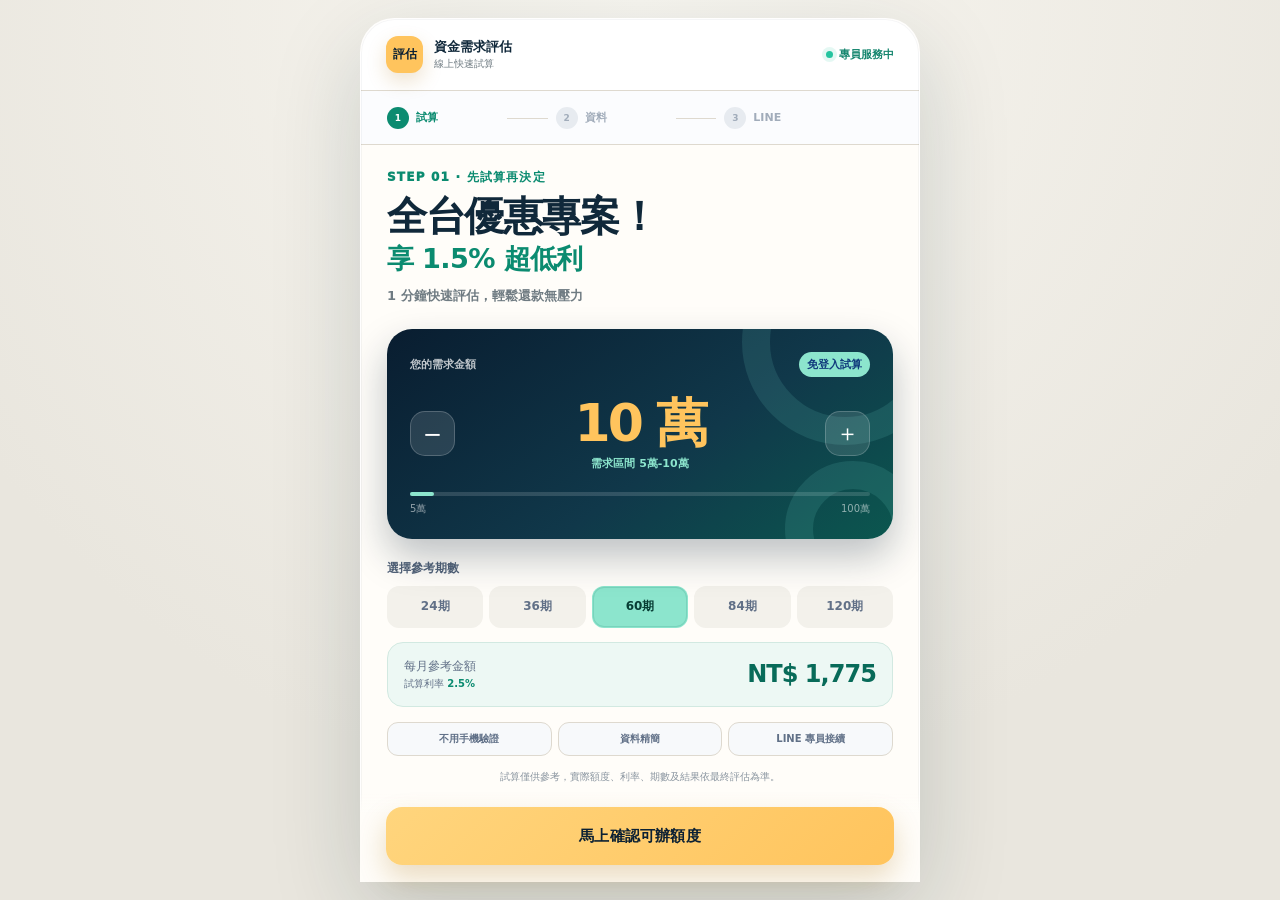
==== g/index.html @ ff13356a "Add required phone without format validation for C F G I" ====
<!doctype html>
<html lang="zh-Hant">
<head>
  <script src="../repo-pixels.js?v=20261010-1"></script>
  <meta charset="utf-8">
  <meta name="viewport" content="width=device-width, initial-scale=1, viewport-fit=cover">
  <meta name="description" content="資金需求線上試算，選擇金額與期數，再填寫基本資料完成初步需求登記。">
  <meta name="theme-color" content="#fffdf9">
  <title>資金需求線上評估</title>
  <script src="app.js?v=20261024-cfgi-phone" defer></script>
  <style>
    :root {
      --ink:#10283a;
      --muted:#6f7b82;
      --page:#e9e6de;
      --surface:#fffdf9;
      --soft:#f3f1eb;
      --line:#ded9cf;
      --blue:#0b8b70;
      --blue-dark:#086b59;
      --cyan:#8ce5cd;
      --lime:#d5efa2;
      --navy:#0b2033;
      --gold:#ffc45d;
      --danger:#bb3e4c;
      --line-green:#06c755;
      --shadow:0 30px 90px rgba(17,42,51,.18);
      --font:"PingFang TC","Noto Sans TC","Microsoft JhengHei","Segoe UI",system-ui,sans-serif;
    }
    *{box-sizing:border-box}
    html{background:var(--page)}
    body{margin:0;min-width:320px;overflow:hidden;color:var(--ink);background:radial-gradient(circle at 50% 0,#f8f6f0 0,var(--page) 72%);font-family:var(--font);font-feature-settings:"kern" 1,"palt" 1;-webkit-font-smoothing:antialiased}
    button,input{font:inherit}
    button{cursor:pointer;-webkit-tap-highlight-color:transparent}
    [hidden]{display:none!important}
    .stage{min-height:100svh;padding:18px;display:grid;place-items:center}
    .app{position:relative;width:min(100%,560px);height:calc(100vh - 36px);height:min(920px,calc(100svh - 36px));min-height:680px;overflow:hidden;background:var(--surface);border:1px solid rgba(255,255,255,.8);border-radius:34px;box-shadow:var(--shadow)}
    .app::after{content:"";position:absolute;inset:0;pointer-events:none;border-radius:inherit;box-shadow:inset 0 0 0 1px rgba(19,32,51,.04)}
    .app-header{height:72px;padding:0 25px;display:flex;align-items:center;justify-content:space-between;border-bottom:1px solid var(--line);background:rgba(255,255,255,.94);backdrop-filter:blur(14px);-webkit-backdrop-filter:blur(14px)}
    .brand{display:flex;align-items:center;gap:11px}
    .brand-mark{width:37px;height:37px;display:grid;place-items:center;color:var(--navy);background:var(--gold);border-radius:12px;font-size:12px;font-weight:900;box-shadow:0 8px 20px rgba(168,111,14,.2)}
    .brand-copy strong{display:block;font-size:13px}
    .brand-copy span{display:block;margin-top:1px;color:var(--muted);font-size:10px}
    .online{display:flex;align-items:center;gap:6px;color:#16866f;font-size:11px;font-weight:900}
    .online::before{content:"";width:7px;height:7px;background:#25c49f;border-radius:50%;box-shadow:0 0 0 4px rgba(37,196,159,.12)}
    .progress{height:54px;padding:0 26px;display:grid;grid-template-columns:repeat(3,1fr);align-items:center;background:#fbfcfe;border-bottom:1px solid var(--line)}
    .progress-step{position:relative;display:flex;align-items:center;gap:7px;color:#a1acba;font-size:11px;font-weight:900}
    .progress-step:not(:last-child)::after{content:"";position:absolute;top:50%;right:8px;width:24%;height:1px;background:var(--line)}
    .progress-step b{width:22px;height:22px;display:grid;place-items:center;background:#e7ebf0;border-radius:50%;font-size:9px}
    .progress-step.active{color:var(--blue)}
    .progress-step.active b{color:#fff;background:var(--blue)}
    .screen{height:calc(100% - 126px);overflow-y:auto;scrollbar-width:none;animation:screen-in .22s ease-out}
    .screen::-webkit-scrollbar{display:none}
    .screen-body{padding:24px 26px 112px}
    .eyebrow{margin:0 0 8px;color:var(--blue);font-size:12px;font-weight:1000;letter-spacing:.1em}
    h1,h2{margin:0;letter-spacing:-.035em;text-wrap:balance}
    h1{font-size:clamp(29px,6.5vw,40px);font-weight:900;line-height:1.12}
    h1 span{display:block;margin-top:5px;color:var(--blue);font-size:.68em;font-weight:800;letter-spacing:-.025em}
    .lead{margin:11px 0 0;color:var(--muted);font-size:13px;font-weight:600;line-height:1.65}
    .balance-card{position:relative;margin-top:22px;padding:23px;overflow:hidden;color:#fff;background:linear-gradient(145deg,#091d30,#10384a 58%,#0b574f);border-radius:25px;box-shadow:0 18px 38px rgba(11,32,51,.27)}
    .balance-card::before,.balance-card::after{content:"";position:absolute;border:28px solid rgba(120,226,210,.12);border-radius:50%;pointer-events:none}
    .balance-card::before{width:150px;height:150px;top:-90px;right:-55px}
    .balance-card::after{width:80px;height:80px;right:-28px;bottom:-58px}
    .card-label{position:relative;display:flex;justify-content:space-between;align-items:center;color:rgba(255,255,255,.74);font-size:11px;font-weight:800}
    .card-label span:last-child{padding:5px 8px;color:#103a7c;background:var(--cyan);border-radius:99px;font-weight:1000}
    .amount-control{position:relative;margin-top:20px;display:grid;grid-template-columns:45px 1fr 45px;align-items:center;gap:10px}
    .amount-step{width:45px;height:45px;color:#fff;background:rgba(255,255,255,.12);border:1px solid rgba(255,255,255,.2);border-radius:15px;font-size:23px}
    .amount-step:active{transform:scale(.94)}
    .amount-step:disabled{opacity:.28}
    .amount-value{text-align:center}
    .amount-value strong{display:block;color:var(--gold);font-size:52px;font-weight:900;line-height:1;letter-spacing:-.055em}
    .amount-value span{display:block;margin-top:7px;color:var(--cyan);font-size:11px;font-weight:900}
    .amount-progress{position:relative;height:4px;margin-top:21px;background:rgba(255,255,255,.14);border-radius:99px}
    .amount-progress span{display:block;width:0;height:100%;background:var(--cyan);border-radius:inherit;transition:width .22s ease}
    .amount-scale{margin-top:6px;display:flex;justify-content:space-between;color:rgba(255,255,255,.55);font-size:10px}
    .section-label{margin:21px 0 9px;color:#526278;font-size:12px;font-weight:900}
    .term-list{display:grid;grid-template-columns:repeat(5,1fr);gap:6px}
    .term-button{min-height:42px;color:#617087;background:var(--soft);border:1px solid transparent;border-radius:12px;font-size:12px;font-weight:900}
    .term-button.selected{color:#073d34;background:var(--cyan);box-shadow:inset 0 0 0 1px rgba(8,107,89,.15)}
    .result{margin-top:14px;padding:15px 16px;display:flex;align-items:center;justify-content:space-between;background:#edf8f4;border:1px solid #d2e9e1;border-radius:16px}
    .result span{color:#617087;font-size:12px}
    .result small{display:block;margin-top:2px}
    .result b{color:var(--blue)}
    .result strong{color:var(--blue-dark);font-size:24px;letter-spacing:-.04em}
    .mini-trust{margin-top:15px;display:grid;grid-template-columns:repeat(3,1fr);gap:6px}
    .mini-trust span{padding:9px 5px;color:#607087;background:#f7f9fb;border:1px solid var(--line);border-radius:11px;font-size:10px;font-weight:800;text-align:center}
    .sticky-action{position:fixed;z-index:40;left:50%;bottom:18px;width:min(560px,calc(100% - 36px));padding:15px 26px max(17px,env(safe-area-inset-bottom));transform:translateX(-50%);background:linear-gradient(180deg,rgba(255,253,249,0),var(--surface) 23%,var(--surface));pointer-events:none}
    .primary-button{width:100%;min-height:58px;color:var(--navy);background:linear-gradient(135deg,#ffd57d,var(--gold));border:0;border-radius:16px;box-shadow:0 13px 28px rgba(168,111,14,.24);font-size:15px;font-weight:900;letter-spacing:.015em;pointer-events:auto;transition:.18s ease}
    .primary-button:active{transform:scale(.985);background:#f2b84d}
    .primary-button:disabled{opacity:.45;box-shadow:none}

    .form-top{display:flex;align-items:flex-start;gap:12px}
    .back-button{flex:0 0 auto;width:38px;height:38px;color:var(--ink);background:var(--soft);border:0;border-radius:12px;font-size:18px}
    .form-top h2{font-size:28px;line-height:1.12}
    .form-top p{margin:7px 0 0;color:var(--muted);font-size:12px}
    .selected-summary{margin-top:19px;padding:14px 15px;display:flex;align-items:center;justify-content:space-between;background:linear-gradient(135deg,#0b2033,#0b574f);border-radius:16px;color:#fff}
    .selected-summary span{font-size:11px;color:rgba(255,255,255,.7)}
    .selected-summary strong{display:block;margin-top:2px;font-size:20px}
    .selected-summary small{color:var(--cyan);font-size:11px;font-weight:900}
    .form-amount-picker{margin-top:15px}
    .form-amount-head{display:flex;justify-content:space-between;color:var(--muted);font-size:11px}
    .form-amount-head strong{color:var(--blue)}
    .form-amount-options{margin-top:8px;display:grid;grid-template-columns:1fr 1fr;gap:7px}
    .form-amount-option{min-height:50px;padding:9px 11px;color:#425269;background:#fff;border:1px solid var(--line);border-radius:12px;text-align:left}
    .form-amount-option strong{display:block;font-size:13px}
    .form-amount-option small{display:block;margin-top:2px;color:var(--muted);font-size:10px}
    .form-amount-option.selected{color:#fff;background:var(--ink);border-color:var(--ink)}
    .form-amount-option.selected small{color:var(--cyan)}
    .form-row{margin-top:14px}
    .form-row label,.question-title{display:block;margin-bottom:6px;font-size:13px;font-weight:1000}
    .form-row input[type="text"],.form-row input[type="tel"]{width:100%;min-height:52px;padding:0 14px;color:var(--ink);background:#fbfcfe;border:1px solid #cfd7e2;border-radius:13px;outline:none}
    .form-row input:focus{border-color:var(--blue);box-shadow:0 0 0 4px rgba(35,91,215,.09)}
    .form-row input.invalid{border-color:var(--danger)}
    .age-hint{margin:5px 0 0;color:var(--muted);font-size:11px}
    .warning-options{display:grid;grid-template-columns:1.3fr .7fr;gap:7px}
    .warning-option{min-height:52px;padding:10px;display:flex;align-items:center;gap:7px;background:#fbfcfe;border:1px solid #cfd7e2;border-radius:13px;font-size:12px;font-weight:900}
    .warning-option:has(input:checked){color:#073e33;background:#dff8ef;border-color:#37aa8d}
    .warning-option input{accent-color:#16866f}
    .field-error{min-height:17px;margin:3px 0 0;color:var(--danger);font-size:11px}
    .warning-help{margin:5px 0 0;color:var(--muted);font-size:11px}
    .warning-help.rejected{color:var(--danger);font-weight:900}
    .form-status{min-height:17px;margin:5px 0 0;color:var(--danger);font-size:11px;text-align:center}
    .privacy-line{margin:5px 0 0;color:var(--muted);font-size:10px;text-align:center}
    .form-submit-wrap{margin-top:17px}

    .success-panel{height:100%;padding:50px 28px 110px;display:flex;flex-direction:column;align-items:center;justify-content:center;text-align:center;outline:none}
    .success-check{width:72px;height:72px;display:grid;place-items:center;color:#fff;background:linear-gradient(145deg,#18a583,#55d1b4);border-radius:23px;font-size:31px;box-shadow:0 15px 32px rgba(24,165,131,.25)}
    .success-panel h2{margin-top:23px;font-size:30px;line-height:1.12}
    .success-panel>p{max-width:370px;margin:11px 0 0;color:var(--muted);font-size:13px;line-height:1.7}
    .line-name-box{width:100%;margin-top:22px;padding:15px;background:var(--soft);border-radius:15px}
    .line-name-box span{display:block;color:var(--muted);font-size:11px}
    .line-name-box strong{display:block;margin-top:2px;font-size:22px}
    .copy-button{margin-top:5px;color:var(--blue);background:none;border:0;border-bottom:1px solid currentColor;font-size:11px;font-weight:900}
    .line-button{width:100%;min-height:60px;margin-top:13px;padding:0 16px;display:flex;align-items:center;justify-content:center;gap:10px;color:#fff;background:var(--line-green);border-radius:16px;box-shadow:0 14px 30px rgba(6,199,85,.26);font-size:14px;font-weight:1000;text-decoration:none}
    .line-logo{width:32px;height:32px;display:grid;place-items:center;color:var(--line-green);background:#fff;border-radius:10px;font-size:9px;font-weight:1000}
    .copy-status{min-height:16px;color:var(--muted);font-size:10px}
    .legal{margin-top:13px;color:#89949f;font-size:10px;line-height:1.6;text-align:center}
    #floating-apply,.review-controls{display:none!important}
    @keyframes screen-in{from{opacity:0}to{opacity:1}}

    @media(max-width:620px){
      body{background:var(--surface)}
      .stage{display:block;min-height:100svh;padding:0}
      .app{width:100%;height:100vh;height:100svh;min-height:620px;border:0;border-radius:0;box-shadow:none}
      .app-header{height:64px;padding:0 18px}
      .progress{height:48px;padding:0 19px}
      .screen{height:calc(100% - 112px)}
      .screen-body{padding:18px 18px 104px}
      h1{font-size:32px;line-height:1.1}
      h1 span{margin-top:4px;font-size:.72em}
      .lead{margin-top:8px;font-size:12px;line-height:1.55}
      .balance-card{margin-top:15px;padding:18px 16px;border-radius:22px}
      .amount-value strong{font-size:48px}
      .term-list{gap:5px}
      .section-label{margin-top:16px}
      .term-button{min-height:40px;font-size:11px}
      .sticky-action{padding-right:18px;padding-left:18px}
      .sticky-action{bottom:0;width:100%}
      .form-top h2{font-size:25px}
      .form-amount-option{min-height:52px}
      .form-row input[type="text"],.form-row input[type="tel"]{min-height:54px;font-size:16px}
    }
    @media(max-width:365px){
      .screen-body{padding-top:16px}
      h1{font-size:30px}
      .lead{font-size:10px}
      .balance-card{margin-top:14px}
      .amount-value strong{font-size:43px}
      .section-label{margin-top:16px}
      .mini-trust span{font-size:7px}
      .warning-options{grid-template-columns:1fr}
    }
    @media(max-height:750px){
      .app-header{height:60px}
      .progress{height:44px}
      .screen{height:calc(100% - 104px)}
      .screen-body{padding-top:13px}
      .eyebrow{margin-bottom:4px;font-size:10px}
      h1{font-size:27px}
      .lead{margin-top:5px;font-size:11px}
      .balance-card{margin-top:10px;padding:14px 16px}
      .amount-control{margin-top:12px}
      .amount-value strong{font-size:42px}
      .amount-progress{margin-top:13px}
      .section-label{margin-top:11px;margin-bottom:6px}
      .term-button{min-height:36px}
      .result{margin-top:8px;padding:11px 13px}
      .mini-trust,.legal{display:none}
    }
    @media(prefers-reduced-motion:reduce){*{scroll-behavior:auto!important;transition:none!important}}
  </style>
</head>
<body>
  <div class="stage">
    <main class="app" aria-label="資金需求線上評估 App">
      <header class="app-header">
        <div class="brand"><span class="brand-mark">評估</span><span class="brand-copy"><strong>資金需求評估</strong><span>線上快速試算</span></span></div>
        <span class="online">專員服務中</span>
      </header>
      <nav class="progress" aria-label="申請進度">
        <span class="progress-step active" data-step="1"><b>1</b>試算</span>
        <span class="progress-step" data-step="2"><b>2</b>資料</span>
        <span class="progress-step" data-step="3"><b>3</b>LINE</span>
      </nav>

      <section class="screen" id="calculator" aria-labelledby="calculator-title">
        <div class="screen-body">
          <p class="eyebrow">STEP 01 · 先試算再決定</p>
          <h1 id="calculator-title">全台優惠專案！<span>享 1.5% 超低利</span></h1>
          <p class="lead">1 分鐘快速評估，輕鬆還款無壓力</p>
          <div class="balance-card">
            <div class="card-label"><span>您的需求金額</span><span>免登入試算</span></div>
            <div class="amount-control"><button class="amount-step" id="amount-prev" type="button" aria-label="減少試算金額">−</button><div class="amount-value" aria-live="polite"><strong id="amount-display">10 萬</strong><span id="amount-band">需求區間 5萬-10萬</span></div><button class="amount-step" id="amount-next" type="button" aria-label="增加試算金額">＋</button></div>
            <div class="amount-progress" aria-hidden="true"><span id="amount-progress-bar"></span></div><div class="amount-scale"><span>5萬</span><span>100萬</span></div>
          </div>
          <p class="section-label">選擇參考期數</p>
          <div class="term-list" role="group" aria-label="參考期數"><button class="term-button" type="button" data-term="24" aria-pressed="false">24期</button><button class="term-button" type="button" data-term="36" aria-pressed="false">36期</button><button class="term-button selected" type="button" data-term="60" aria-pressed="true">60期</button><button class="term-button" type="button" data-term="84" aria-pressed="false">84期</button><button class="term-button" type="button" data-term="120" aria-pressed="false">120期</button></div>
          <div class="result"><span>每月參考金額<small>試算利率 <b id="rate-display">2.5%</b></small></span><strong id="monthly-payment">NT$ 1,775</strong></div>
          <div class="mini-trust"><span>不用手機驗證</span><span>資料精簡</span><span>LINE 專員接續</span></div>
          <p class="legal">試算僅供參考，實際額度、利率、期數及結果依最終評估為準。</p>
        </div>
        <div class="sticky-action"><button class="primary-button" id="go-apply" type="button">馬上確認可辦額度</button></div>
      </section>

      <section class="screen" id="apply-zone" hidden aria-labelledby="form-title">
        <div class="screen-body" id="application-layout">
          <div class="form-top"><button class="back-button" id="close-apply" type="button" aria-label="返回試算">‹</button><div><h2 id="form-title">再填 3 項資料<br>完成需求登記</h2><p>剛才的試算金額已自動帶入。</p></div></div>
          <div class="selected-summary"><div><span>目前需求金額</span><strong id="selected-amount">5萬-10萬</strong></div><small>可在下方修改</small></div>
          <div class="form-amount-picker"><div class="form-amount-head"><span>需求金額</span><strong>點選即可更改</strong></div><div class="form-amount-options" role="group" aria-label="表單需求金額"><button class="form-amount-option selected" type="button" data-band="5萬-10萬" data-index="1" aria-pressed="true"><strong>5萬-10萬</strong><small>小額急用</small></button><button class="form-amount-option" type="button" data-band="10萬-30萬" data-index="2" aria-pressed="false"><strong>10萬-30萬</strong><small>常見週轉</small></button><button class="form-amount-option" type="button" data-band="30萬-50萬" data-index="4" aria-pressed="false"><strong>30萬-50萬</strong><small>資金補足</small></button><button class="form-amount-option" type="button" data-band="50萬-100萬" data-index="5" aria-pressed="false"><strong>50萬-100萬</strong><small>高額需求</small></button></div></div>
          <form id="lead-form" novalidate>
            <div class="form-row"><label for="name">真實姓名</label><input id="name" name="name" type="text" autocomplete="name" maxlength="30" placeholder="請填寫本人真實姓名" required><p class="field-error" data-error-for="name"></p></div>
            <div class="form-row"><label for="age">年齡</label><input id="age" name="age" type="tel" inputmode="numeric" maxlength="3" placeholder="例如 35" required><p class="age-hint">18–60 歲可辦理；60 歲以上目前無法辦理</p><p class="field-error" data-error-for="age"></p></div>
<div class="form-row"><label for="phone">手機號碼</label><input id="phone" name="phone" type="tel" autocomplete="tel" placeholder="請填寫手機號碼" required><p class="field-error" data-error-for="phone"></p></div>
            <div class="form-row"><span class="question-title">是否為警示戶？</span><div class="warning-options"><label class="warning-option"><input type="radio" name="warning_account" value="非警示戶" required>不是警示戶，可以送件</label><label class="warning-option"><input type="radio" name="warning_account" value="警示戶" required>是警示戶</label></div><p class="warning-help" id="warning-help">本服務目前僅受理非警示戶申請。</p><p class="field-error" data-error-for="warning_account"></p></div>
            <div class="form-submit-wrap"><button class="primary-button" id="submit-button" type="submit">立即送件・確認可辦額度</button></div>
            <p class="form-status" id="form-status" role="status" aria-live="polite"></p><p class="privacy-line">本頁資料採加密傳輸，僅供專員聯繫與需求確認使用</p>
          </form>
        </div>
        <section class="success-panel" id="success-panel" tabindex="-1" hidden aria-labelledby="success-title"><div class="success-check">✓</div><h2 id="success-title">資料已送出<br>還差最後一步</h2><p>請加入 LINE 並主動傳送姓名，專員收到後才能接續確認。</p><div class="line-name-box"><span>進入 LINE 後請傳送</span><strong id="line-name-to-send">已填姓名</strong><button class="copy-button" id="copy-line-name-button" type="button">複製姓名</button></div><a class="line-button" id="line-add-button" href="#" target="_blank" rel="noopener"><span class="line-logo">LINE</span><span>複製姓名並加入 LINE</span></a><p class="copy-status" id="copy-line-name-status" role="status" aria-live="polite">點擊按鈕時會先嘗試複製姓名。</p></section>
      </section>
      <button id="floating-apply" type="button" hidden>馬上確認可辦額度</button>
      <div id="review-track" hidden></div><button id="review-prev" type="button" hidden></button><button id="review-next" type="button" hidden></button>
    </main>
  </div>
</body>
</html>
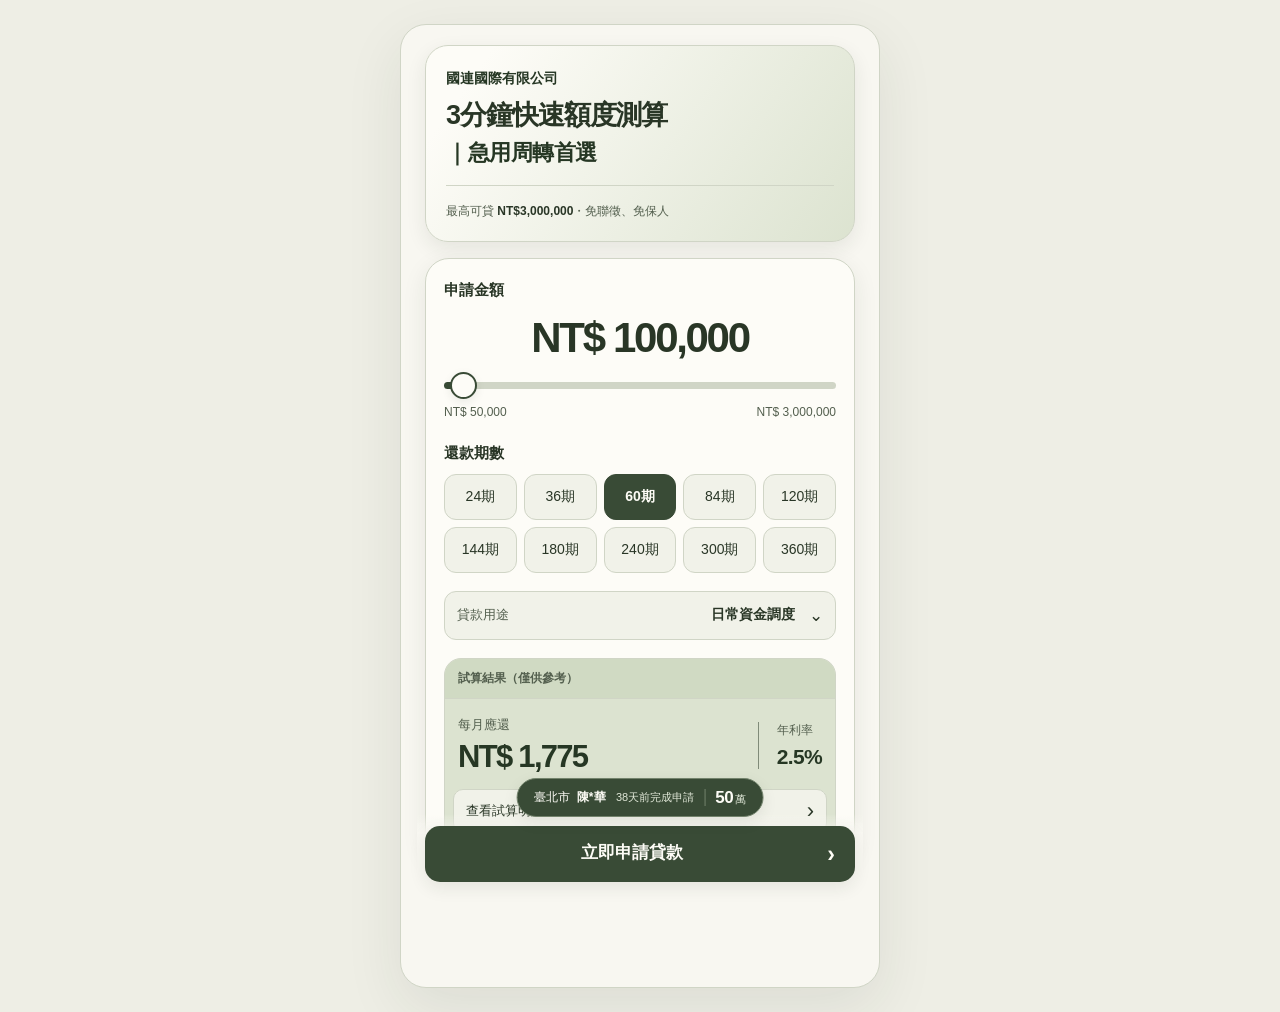
==== commit 2681f5d8: "Publish olive G landing with existing G routing" ====
--- a/g/index.html
+++ b/g/index.html
@@ -1,246 +1,36 @@
 <!doctype html>
 <html lang="zh-Hant">
 <head>
-  <script src="../repo-pixels.js?v=20261010-1"></script>
-  <meta charset="utf-8">
-  <meta name="viewport" content="width=device-width, initial-scale=1, viewport-fit=cover">
-  <meta name="description" content="資金需求線上試算，選擇金額與期數，再填寫基本資料完成初步需求登記。">
-  <meta name="theme-color" content="#fffdf9">
-  <title>資金需求線上評估</title>
-  <script src="app.js?v=20261024-cfgi-phone" defer></script>
-  <style>
-    :root {
-      --ink:#10283a;
-      --muted:#6f7b82;
-      --page:#e9e6de;
-      --surface:#fffdf9;
-      --soft:#f3f1eb;
-      --line:#ded9cf;
-      --blue:#0b8b70;
-      --blue-dark:#086b59;
-      --cyan:#8ce5cd;
-      --lime:#d5efa2;
-      --navy:#0b2033;
-      --gold:#ffc45d;
-      --danger:#bb3e4c;
-      --line-green:#06c755;
-      --shadow:0 30px 90px rgba(17,42,51,.18);
-      --font:"PingFang TC","Noto Sans TC","Microsoft JhengHei","Segoe UI",system-ui,sans-serif;
-    }
-    *{box-sizing:border-box}
-    html{background:var(--page)}
-    body{margin:0;min-width:320px;overflow:hidden;color:var(--ink);background:radial-gradient(circle at 50% 0,#f8f6f0 0,var(--page) 72%);font-family:var(--font);font-feature-settings:"kern" 1,"palt" 1;-webkit-font-smoothing:antialiased}
-    button,input{font:inherit}
-    button{cursor:pointer;-webkit-tap-highlight-color:transparent}
-    [hidden]{display:none!important}
-    .stage{min-height:100svh;padding:18px;display:grid;place-items:center}
-    .app{position:relative;width:min(100%,560px);height:calc(100vh - 36px);height:min(920px,calc(100svh - 36px));min-height:680px;overflow:hidden;background:var(--surface);border:1px solid rgba(255,255,255,.8);border-radius:34px;box-shadow:var(--shadow)}
-    .app::after{content:"";position:absolute;inset:0;pointer-events:none;border-radius:inherit;box-shadow:inset 0 0 0 1px rgba(19,32,51,.04)}
-    .app-header{height:72px;padding:0 25px;display:flex;align-items:center;justify-content:space-between;border-bottom:1px solid var(--line);background:rgba(255,255,255,.94);backdrop-filter:blur(14px);-webkit-backdrop-filter:blur(14px)}
-    .brand{display:flex;align-items:center;gap:11px}
-    .brand-mark{width:37px;height:37px;display:grid;place-items:center;color:var(--navy);background:var(--gold);border-radius:12px;font-size:12px;font-weight:900;box-shadow:0 8px 20px rgba(168,111,14,.2)}
-    .brand-copy strong{display:block;font-size:13px}
-    .brand-copy span{display:block;margin-top:1px;color:var(--muted);font-size:10px}
-    .online{display:flex;align-items:center;gap:6px;color:#16866f;font-size:11px;font-weight:900}
-    .online::before{content:"";width:7px;height:7px;background:#25c49f;border-radius:50%;box-shadow:0 0 0 4px rgba(37,196,159,.12)}
-    .progress{height:54px;padding:0 26px;display:grid;grid-template-columns:repeat(3,1fr);align-items:center;background:#fbfcfe;border-bottom:1px solid var(--line)}
-    .progress-step{position:relative;display:flex;align-items:center;gap:7px;color:#a1acba;font-size:11px;font-weight:900}
-    .progress-step:not(:last-child)::after{content:"";position:absolute;top:50%;right:8px;width:24%;height:1px;background:var(--line)}
-    .progress-step b{width:22px;height:22px;display:grid;place-items:center;background:#e7ebf0;border-radius:50%;font-size:9px}
-    .progress-step.active{color:var(--blue)}
-    .progress-step.active b{color:#fff;background:var(--blue)}
-    .screen{height:calc(100% - 126px);overflow-y:auto;scrollbar-width:none;animation:screen-in .22s ease-out}
-    .screen::-webkit-scrollbar{display:none}
-    .screen-body{padding:24px 26px 112px}
-    .eyebrow{margin:0 0 8px;color:var(--blue);font-size:12px;font-weight:1000;letter-spacing:.1em}
-    h1,h2{margin:0;letter-spacing:-.035em;text-wrap:balance}
-    h1{font-size:clamp(29px,6.5vw,40px);font-weight:900;line-height:1.12}
-    h1 span{display:block;margin-top:5px;color:var(--blue);font-size:.68em;font-weight:800;letter-spacing:-.025em}
-    .lead{margin:11px 0 0;color:var(--muted);font-size:13px;font-weight:600;line-height:1.65}
-    .balance-card{position:relative;margin-top:22px;padding:23px;overflow:hidden;color:#fff;background:linear-gradient(145deg,#091d30,#10384a 58%,#0b574f);border-radius:25px;box-shadow:0 18px 38px rgba(11,32,51,.27)}
-    .balance-card::before,.balance-card::after{content:"";position:absolute;border:28px solid rgba(120,226,210,.12);border-radius:50%;pointer-events:none}
-    .balance-card::before{width:150px;height:150px;top:-90px;right:-55px}
-    .balance-card::after{width:80px;height:80px;right:-28px;bottom:-58px}
-    .card-label{position:relative;display:flex;justify-content:space-between;align-items:center;color:rgba(255,255,255,.74);font-size:11px;font-weight:800}
-    .card-label span:last-child{padding:5px 8px;color:#103a7c;background:var(--cyan);border-radius:99px;font-weight:1000}
-    .amount-control{position:relative;margin-top:20px;display:grid;grid-template-columns:45px 1fr 45px;align-items:center;gap:10px}
-    .amount-step{width:45px;height:45px;color:#fff;background:rgba(255,255,255,.12);border:1px solid rgba(255,255,255,.2);border-radius:15px;font-size:23px}
-    .amount-step:active{transform:scale(.94)}
-    .amount-step:disabled{opacity:.28}
-    .amount-value{text-align:center}
-    .amount-value strong{display:block;color:var(--gold);font-size:52px;font-weight:900;line-height:1;letter-spacing:-.055em}
-    .amount-value span{display:block;margin-top:7px;color:var(--cyan);font-size:11px;font-weight:900}
-    .amount-progress{position:relative;height:4px;margin-top:21px;background:rgba(255,255,255,.14);border-radius:99px}
-    .amount-progress span{display:block;width:0;height:100%;background:var(--cyan);border-radius:inherit;transition:width .22s ease}
-    .amount-scale{margin-top:6px;display:flex;justify-content:space-between;color:rgba(255,255,255,.55);font-size:10px}
-    .section-label{margin:21px 0 9px;color:#526278;font-size:12px;font-weight:900}
-    .term-list{display:grid;grid-template-columns:repeat(5,1fr);gap:6px}
-    .term-button{min-height:42px;color:#617087;background:var(--soft);border:1px solid transparent;border-radius:12px;font-size:12px;font-weight:900}
-    .term-button.selected{color:#073d34;background:var(--cyan);box-shadow:inset 0 0 0 1px rgba(8,107,89,.15)}
-    .result{margin-top:14px;padding:15px 16px;display:flex;align-items:center;justify-content:space-between;background:#edf8f4;border:1px solid #d2e9e1;border-radius:16px}
-    .result span{color:#617087;font-size:12px}
-    .result small{display:block;margin-top:2px}
-    .result b{color:var(--blue)}
-    .result strong{color:var(--blue-dark);font-size:24px;letter-spacing:-.04em}
-    .mini-trust{margin-top:15px;display:grid;grid-template-columns:repeat(3,1fr);gap:6px}
-    .mini-trust span{padding:9px 5px;color:#607087;background:#f7f9fb;border:1px solid var(--line);border-radius:11px;font-size:10px;font-weight:800;text-align:center}
-    .sticky-action{position:fixed;z-index:40;left:50%;bottom:18px;width:min(560px,calc(100% - 36px));padding:15px 26px max(17px,env(safe-area-inset-bottom));transform:translateX(-50%);background:linear-gradient(180deg,rgba(255,253,249,0),var(--surface) 23%,var(--surface));pointer-events:none}
-    .primary-button{width:100%;min-height:58px;color:var(--navy);background:linear-gradient(135deg,#ffd57d,var(--gold));border:0;border-radius:16px;box-shadow:0 13px 28px rgba(168,111,14,.24);font-size:15px;font-weight:900;letter-spacing:.015em;pointer-events:auto;transition:.18s ease}
-    .primary-button:active{transform:scale(.985);background:#f2b84d}
-    .primary-button:disabled{opacity:.45;box-shadow:none}
-
-    .form-top{display:flex;align-items:flex-start;gap:12px}
-    .back-button{flex:0 0 auto;width:38px;height:38px;color:var(--ink);background:var(--soft);border:0;border-radius:12px;font-size:18px}
-    .form-top h2{font-size:28px;line-height:1.12}
-    .form-top p{margin:7px 0 0;color:var(--muted);font-size:12px}
-    .selected-summary{margin-top:19px;padding:14px 15px;display:flex;align-items:center;justify-content:space-between;background:linear-gradient(135deg,#0b2033,#0b574f);border-radius:16px;color:#fff}
-    .selected-summary span{font-size:11px;color:rgba(255,255,255,.7)}
-    .selected-summary strong{display:block;margin-top:2px;font-size:20px}
-    .selected-summary small{color:var(--cyan);font-size:11px;font-weight:900}
-    .form-amount-picker{margin-top:15px}
-    .form-amount-head{display:flex;justify-content:space-between;color:var(--muted);font-size:11px}
-    .form-amount-head strong{color:var(--blue)}
-    .form-amount-options{margin-top:8px;display:grid;grid-template-columns:1fr 1fr;gap:7px}
-    .form-amount-option{min-height:50px;padding:9px 11px;color:#425269;background:#fff;border:1px solid var(--line);border-radius:12px;text-align:left}
-    .form-amount-option strong{display:block;font-size:13px}
-    .form-amount-option small{display:block;margin-top:2px;color:var(--muted);font-size:10px}
-    .form-amount-option.selected{color:#fff;background:var(--ink);border-color:var(--ink)}
-    .form-amount-option.selected small{color:var(--cyan)}
-    .form-row{margin-top:14px}
-    .form-row label,.question-title{display:block;margin-bottom:6px;font-size:13px;font-weight:1000}
-    .form-row input[type="text"],.form-row input[type="tel"]{width:100%;min-height:52px;padding:0 14px;color:var(--ink);background:#fbfcfe;border:1px solid #cfd7e2;border-radius:13px;outline:none}
-    .form-row input:focus{border-color:var(--blue);box-shadow:0 0 0 4px rgba(35,91,215,.09)}
-    .form-row input.invalid{border-color:var(--danger)}
-    .age-hint{margin:5px 0 0;color:var(--muted);font-size:11px}
-    .warning-options{display:grid;grid-template-columns:1.3fr .7fr;gap:7px}
-    .warning-option{min-height:52px;padding:10px;display:flex;align-items:center;gap:7px;background:#fbfcfe;border:1px solid #cfd7e2;border-radius:13px;font-size:12px;font-weight:900}
-    .warning-option:has(input:checked){color:#073e33;background:#dff8ef;border-color:#37aa8d}
-    .warning-option input{accent-color:#16866f}
-    .field-error{min-height:17px;margin:3px 0 0;color:var(--danger);font-size:11px}
-    .warning-help{margin:5px 0 0;color:var(--muted);font-size:11px}
-    .warning-help.rejected{color:var(--danger);font-weight:900}
-    .form-status{min-height:17px;margin:5px 0 0;color:var(--danger);font-size:11px;text-align:center}
-    .privacy-line{margin:5px 0 0;color:var(--muted);font-size:10px;text-align:center}
-    .form-submit-wrap{margin-top:17px}
-
-    .success-panel{height:100%;padding:50px 28px 110px;display:flex;flex-direction:column;align-items:center;justify-content:center;text-align:center;outline:none}
-    .success-check{width:72px;height:72px;display:grid;place-items:center;color:#fff;background:linear-gradient(145deg,#18a583,#55d1b4);border-radius:23px;font-size:31px;box-shadow:0 15px 32px rgba(24,165,131,.25)}
-    .success-panel h2{margin-top:23px;font-size:30px;line-height:1.12}
-    .success-panel>p{max-width:370px;margin:11px 0 0;color:var(--muted);font-size:13px;line-height:1.7}
-    .line-name-box{width:100%;margin-top:22px;padding:15px;background:var(--soft);border-radius:15px}
-    .line-name-box span{display:block;color:var(--muted);font-size:11px}
-    .line-name-box strong{display:block;margin-top:2px;font-size:22px}
-    .copy-button{margin-top:5px;color:var(--blue);background:none;border:0;border-bottom:1px solid currentColor;font-size:11px;font-weight:900}
-    .line-button{width:100%;min-height:60px;margin-top:13px;padding:0 16px;display:flex;align-items:center;justify-content:center;gap:10px;color:#fff;background:var(--line-green);border-radius:16px;box-shadow:0 14px 30px rgba(6,199,85,.26);font-size:14px;font-weight:1000;text-decoration:none}
-    .line-logo{width:32px;height:32px;display:grid;place-items:center;color:var(--line-green);background:#fff;border-radius:10px;font-size:9px;font-weight:1000}
-    .copy-status{min-height:16px;color:var(--muted);font-size:10px}
-    .legal{margin-top:13px;color:#89949f;font-size:10px;line-height:1.6;text-align:center}
-    #floating-apply,.review-controls{display:none!important}
-    @keyframes screen-in{from{opacity:0}to{opacity:1}}
-
-    @media(max-width:620px){
-      body{background:var(--surface)}
-      .stage{display:block;min-height:100svh;padding:0}
-      .app{width:100%;height:100vh;height:100svh;min-height:620px;border:0;border-radius:0;box-shadow:none}
-      .app-header{height:64px;padding:0 18px}
-      .progress{height:48px;padding:0 19px}
-      .screen{height:calc(100% - 112px)}
-      .screen-body{padding:18px 18px 104px}
-      h1{font-size:32px;line-height:1.1}
-      h1 span{margin-top:4px;font-size:.72em}
-      .lead{margin-top:8px;font-size:12px;line-height:1.55}
-      .balance-card{margin-top:15px;padding:18px 16px;border-radius:22px}
-      .amount-value strong{font-size:48px}
-      .term-list{gap:5px}
-      .section-label{margin-top:16px}
-      .term-button{min-height:40px;font-size:11px}
-      .sticky-action{padding-right:18px;padding-left:18px}
-      .sticky-action{bottom:0;width:100%}
-      .form-top h2{font-size:25px}
-      .form-amount-option{min-height:52px}
-      .form-row input[type="text"],.form-row input[type="tel"]{min-height:54px;font-size:16px}
-    }
-    @media(max-width:365px){
-      .screen-body{padding-top:16px}
-      h1{font-size:30px}
-      .lead{font-size:10px}
-      .balance-card{margin-top:14px}
-      .amount-value strong{font-size:43px}
-      .section-label{margin-top:16px}
-      .mini-trust span{font-size:7px}
-      .warning-options{grid-template-columns:1fr}
-    }
-    @media(max-height:750px){
-      .app-header{height:60px}
-      .progress{height:44px}
-      .screen{height:calc(100% - 104px)}
-      .screen-body{padding-top:13px}
-      .eyebrow{margin-bottom:4px;font-size:10px}
-      h1{font-size:27px}
-      .lead{margin-top:5px;font-size:11px}
-      .balance-card{margin-top:10px;padding:14px 16px}
-      .amount-control{margin-top:12px}
-      .amount-value strong{font-size:42px}
-      .amount-progress{margin-top:13px}
-      .section-label{margin-top:11px;margin-bottom:6px}
-      .term-button{min-height:36px}
-      .result{margin-top:8px;padding:11px 13px}
-      .mini-trust,.legal{display:none}
-    }
-    @media(prefers-reduced-motion:reduce){*{scroll-behavior:auto!important;transition:none!important}}
-  </style>
+ <meta charset="UTF-8"><meta name="viewport" content="width=device-width,initial-scale=1,viewport-fit=cover">
+ <meta name="theme-color" content="#f8f7f1" media="(prefers-color-scheme: light)"><meta name="theme-color" content="#222b20" media="(prefers-color-scheme: dark)"><title>資金需求線上評估</title>
+ <link rel="stylesheet" href="base.css?v=20261106-g-olive-k-layout"><link rel="stylesheet" href="notice.css?v=20261106-g-olive-k-layout"><link rel="stylesheet" href="ice.css?v=20261106-g-olive-k-layout"><link rel="stylesheet" href="copper.css?v=20261106-g-olive-k-layout"><link rel="stylesheet" href="olive.css?v=20261106-g-olive-k-layout">
+ <script src="../repo-pixels.js?v=20261010-1"></script><script src="app.js?v=20261106-g-olive-k-layout" defer></script><script src="notice.js?v=20261106-g-olive-k-layout" defer></script><script src="ice.js?v=20261106-g-olive-k-layout" defer></script>
 </head>
-<body>
-  <div class="stage">
-    <main class="app" aria-label="資金需求線上評估 App">
-      <header class="app-header">
-        <div class="brand"><span class="brand-mark">評估</span><span class="brand-copy"><strong>資金需求評估</strong><span>線上快速試算</span></span></div>
-        <span class="online">專員服務中</span>
-      </header>
-      <nav class="progress" aria-label="申請進度">
-        <span class="progress-step active" data-step="1"><b>1</b>試算</span>
-        <span class="progress-step" data-step="2"><b>2</b>資料</span>
-        <span class="progress-step" data-step="3"><b>3</b>LINE</span>
-      </nav>
-
-      <section class="screen" id="calculator" aria-labelledby="calculator-title">
-        <div class="screen-body">
-          <p class="eyebrow">STEP 01 · 先試算再決定</p>
-          <h1 id="calculator-title">全台優惠專案！<span>享 1.5% 超低利</span></h1>
-          <p class="lead">1 分鐘快速評估，輕鬆還款無壓力</p>
-          <div class="balance-card">
-            <div class="card-label"><span>您的需求金額</span><span>免登入試算</span></div>
-            <div class="amount-control"><button class="amount-step" id="amount-prev" type="button" aria-label="減少試算金額">−</button><div class="amount-value" aria-live="polite"><strong id="amount-display">10 萬</strong><span id="amount-band">需求區間 5萬-10萬</span></div><button class="amount-step" id="amount-next" type="button" aria-label="增加試算金額">＋</button></div>
-            <div class="amount-progress" aria-hidden="true"><span id="amount-progress-bar"></span></div><div class="amount-scale"><span>5萬</span><span>100萬</span></div>
-          </div>
-          <p class="section-label">選擇參考期數</p>
-          <div class="term-list" role="group" aria-label="參考期數"><button class="term-button" type="button" data-term="24" aria-pressed="false">24期</button><button class="term-button" type="button" data-term="36" aria-pressed="false">36期</button><button class="term-button selected" type="button" data-term="60" aria-pressed="true">60期</button><button class="term-button" type="button" data-term="84" aria-pressed="false">84期</button><button class="term-button" type="button" data-term="120" aria-pressed="false">120期</button></div>
-          <div class="result"><span>每月參考金額<small>試算利率 <b id="rate-display">2.5%</b></small></span><strong id="monthly-payment">NT$ 1,775</strong></div>
-          <div class="mini-trust"><span>不用手機驗證</span><span>資料精簡</span><span>LINE 專員接續</span></div>
-          <p class="legal">試算僅供參考，實際額度、利率、期數及結果依最終評估為準。</p>
-        </div>
-        <div class="sticky-action"><button class="primary-button" id="go-apply" type="button">馬上確認可辦額度</button></div>
-      </section>
-
-      <section class="screen" id="apply-zone" hidden aria-labelledby="form-title">
-        <div class="screen-body" id="application-layout">
-          <div class="form-top"><button class="back-button" id="close-apply" type="button" aria-label="返回試算">‹</button><div><h2 id="form-title">再填 3 項資料<br>完成需求登記</h2><p>剛才的試算金額已自動帶入。</p></div></div>
-          <div class="selected-summary"><div><span>目前需求金額</span><strong id="selected-amount">5萬-10萬</strong></div><small>可在下方修改</small></div>
-          <div class="form-amount-picker"><div class="form-amount-head"><span>需求金額</span><strong>點選即可更改</strong></div><div class="form-amount-options" role="group" aria-label="表單需求金額"><button class="form-amount-option selected" type="button" data-band="5萬-10萬" data-index="1" aria-pressed="true"><strong>5萬-10萬</strong><small>小額急用</small></button><button class="form-amount-option" type="button" data-band="10萬-30萬" data-index="2" aria-pressed="false"><strong>10萬-30萬</strong><small>常見週轉</small></button><button class="form-amount-option" type="button" data-band="30萬-50萬" data-index="4" aria-pressed="false"><strong>30萬-50萬</strong><small>資金補足</small></button><button class="form-amount-option" type="button" data-band="50萬-100萬" data-index="5" aria-pressed="false"><strong>50萬-100萬</strong><small>高額需求</small></button></div></div>
-          <form id="lead-form" novalidate>
-            <div class="form-row"><label for="name">真實姓名</label><input id="name" name="name" type="text" autocomplete="name" maxlength="30" placeholder="請填寫本人真實姓名" required><p class="field-error" data-error-for="name"></p></div>
-            <div class="form-row"><label for="age">年齡</label><input id="age" name="age" type="tel" inputmode="numeric" maxlength="3" placeholder="例如 35" required><p class="age-hint">18–60 歲可辦理；60 歲以上目前無法辦理</p><p class="field-error" data-error-for="age"></p></div>
-<div class="form-row"><label for="phone">手機號碼</label><input id="phone" name="phone" type="tel" autocomplete="tel" placeholder="請填寫手機號碼" required><p class="field-error" data-error-for="phone"></p></div>
-            <div class="form-row"><span class="question-title">是否為警示戶？</span><div class="warning-options"><label class="warning-option"><input type="radio" name="warning_account" value="非警示戶" required>不是警示戶，可以送件</label><label class="warning-option"><input type="radio" name="warning_account" value="警示戶" required>是警示戶</label></div><p class="warning-help" id="warning-help">本服務目前僅受理非警示戶申請。</p><p class="field-error" data-error-for="warning_account"></p></div>
-            <div class="form-submit-wrap"><button class="primary-button" id="submit-button" type="submit">立即送件・確認可辦額度</button></div>
-            <p class="form-status" id="form-status" role="status" aria-live="polite"></p><p class="privacy-line">本頁資料採加密傳輸，僅供專員聯繫與需求確認使用</p>
-          </form>
-        </div>
-        <section class="success-panel" id="success-panel" tabindex="-1" hidden aria-labelledby="success-title"><div class="success-check">✓</div><h2 id="success-title">資料已送出<br>還差最後一步</h2><p>請加入 LINE 並主動傳送姓名，專員收到後才能接續確認。</p><div class="line-name-box"><span>進入 LINE 後請傳送</span><strong id="line-name-to-send">已填姓名</strong><button class="copy-button" id="copy-line-name-button" type="button">複製姓名</button></div><a class="line-button" id="line-add-button" href="#" target="_blank" rel="noopener"><span class="line-logo">LINE</span><span>複製姓名並加入 LINE</span></a><p class="copy-status" id="copy-line-name-status" role="status" aria-live="polite">點擊按鈕時會先嘗試複製姓名。</p></section>
-      </section>
-      <button id="floating-apply" type="button" hidden>馬上確認可辦額度</button>
-      <div id="review-track" hidden></div><button id="review-prev" type="button" hidden></button><button id="review-next" type="button" hidden></button>
-    </main>
+<body><main class="app">
+ <header class="intro-module"><span class="company-name">國連國際有限公司</span><div class="top"><button id="back" aria-label="返回上一頁">‹</button><h1>3分鐘快速額度測算<span>｜急用周轉首選</span></h1></div><p>最高可貸 <strong>NT$3,000,000</strong>・免聯徵、免保人</p></header>
+ <section id="calculator" class="screen">
+  <div class="calculator-panel">
+   <div class="amount"><label for="amount">申請金額</label><strong id="amount-value">NT$ 100,000</strong><input id="amount" type="range" min="50000" max="3000000" step="50000" value="100000"><div class="limits"><span>NT$ 50,000</span><span>NT$ 3,000,000</span></div></div>
+   <div class="term-section"><h2>還款期數</h2><div class="terms choices"><button data-term="24">24期</button><button data-term="36">36期</button><button data-term="60" class="selected">60期</button><button data-term="84">84期</button><button data-term="120">120期</button><button data-term="144">144期</button><button data-term="180">180期</button><button data-term="240">240期</button><button data-term="300">300期</button><button data-term="360">360期</button></div></div>
+   <details class="purpose-section"><summary><span>貸款用途</span><strong id="purpose-value">日常資金調度</strong><b aria-hidden="true">⌄</b></summary><div class="purposes choices"><button class="selected">日常資金調度</button><button>整合既有貸款</button><button>自營生意備款</button><button>家庭臨時支出</button><button>設備工具添購</button><button>其他資金安排</button></div></details>
+   <div class="result"><div class="result-title">試算結果（僅供參考）</div><div class="payment-row"><div><p>每月應還</p><strong id="payment">NT$ 1,775</strong></div><div class="rate-block"><span>年利率</span><b id="rate">2.5%</b></div></div><details class="cost-details"><summary>查看試算明細<span aria-hidden="true">›</span></summary><div class="metrics"><div><span>總利息</span><b id="interest"></b></div><div><span>總還款</span><b id="total"></b></div></div></details></div>
   </div>
-</body>
-</html>
+  <p class="disclaimer">以上試算僅供參考，實際額度、利率、期數及結果依最終評估為準。</p>
+  <div class="apply-dock"><aside class="application-notice" aria-label="客戶申請紀錄，非核貸結果"><span class="capsule-person"><span id="notice-city">臺北市</span><strong id="notice-name">陳*華</strong></span><span class="capsule-status" id="notice-time">已完成申請</span><strong class="notice-amount"><span id="notice-amount">50</span><small>萬</small></strong></aside><button class="primary" id="apply">立即申請貸款 <span aria-hidden="true">›</span></button></div>
+ </section>
+ <section id="application" class="screen" hidden>
+  <div class="application-heading"><h2>填寫申請資料</h2><p>請填寫本人真實資料，方便專員接續確認。</p></div>
+  <form id="lead-form" name="lead-form" class="application-workspace" novalidate>
+   <details id="amount-editor" class="amount-editor" open><summary><div><span>需求金額</span><strong id="summary">5萬-10萬</strong></div><span class="edit-amount">修改 <b aria-hidden="true">⌄</b></span></summary><div class="bands"><button type="button" data-band="5萬-10萬">5萬-10萬</button><button type="button" data-band="10萬-30萬">10萬-30萬</button><button type="button" data-band="30萬-50萬">30萬-50萬</button><button type="button" data-band="50萬以上">50萬以上</button></div></details>
+   <div class="identity-fields">
+    <label class="field" for="name">真實姓名<input id="name" name="name" autocomplete="name" enterkeyhint="next" placeholder="請填寫本人真實姓名" maxlength="30" aria-describedby="name-error"><span class="field-error" id="name-error" data-error-for="name" aria-live="polite"></span></label>
+    <label class="field" for="age">年齡<input id="age" name="age" type="tel" inputmode="numeric" enterkeyhint="next" maxlength="3" placeholder="例如 35" aria-describedby="age-hint age-error"><small id="age-hint">18-60 歲可辦理；60 歲以上目前無法辦理</small><span class="field-error" id="age-error" data-error-for="age" aria-live="polite"></span></label>
+    <label class="field" for="phone">手機號碼<input id="phone" name="phone" type="tel" autocomplete="tel" enterkeyhint="done" placeholder="請填寫手機號碼" aria-describedby="phone-error"><span class="field-error" id="phone-error" data-error-for="phone" aria-live="polite"></span></label>
+   </div>
+   <fieldset class="warning-fieldset"><legend>是否為警示戶？</legend><div class="warning-options"><label><input type="radio" name="warning_account" value="非警示戶"><span>否</span></label><label><input type="radio" name="warning_account" value="警示戶"><span>是</span></label></div><p id="warning-help">本服務目前僅受理非警示戶申請。</p><p class="field-error" data-error-for="warning_account" role="alert"></p><p id="form-status" role="status" aria-live="polite"></p></fieldset>
+   <p class="privacy">本頁資料採加密傳輸，僅供專員聯繫與需求確認使用</p>
+   <div class="form-submit"><button type="submit" class="primary" id="next">立即送件・確認可辦額度</button></div>
+  </form>
+ </section>
+ <section id="success" class="screen" tabindex="-1" hidden><div class="card success"><div class="check">✓</div><h1>資料已送出<br>還差最後一步</h1><p>請加入 LINE 並主動傳送姓名，專員收到後才能接續確認。</p><div class="summary"><span>進入 LINE 後請傳送</span><strong id="line-name-to-send"></strong></div><a class="line" id="line-add-button" href="#" target="_blank" rel="noopener">LINE　複製姓名並加入 LINE</a><p id="copy-line-name-status" role="status" aria-live="polite">點擊按鈕時會先嘗試複製姓名。</p></div></section>
+</main></body></html>
--- a/g/base.css
+++ b/g/base.css
@@ -0,0 +1 @@
+*{box-sizing:border-box}body{margin:0;background:radial-gradient(ellipse at top,#f7f9fc,#e8edf4);color:#152538;font-family:-apple-system,BlinkMacSystemFont,"Segoe UI","Microsoft JhengHei",sans-serif;font-size:15px}button,input{font:inherit}button{cursor:pointer}button:focus-visible,input:focus-visible{outline:3px solid #7dc5f8;outline-offset:3px}[hidden]{display:none!important}.app{max-width:440px;min-height:100vh;margin:24px auto;background:#f6f8fc;border:1px solid #e3e8ef;border-radius:28px 28px 0 0;overflow:hidden}header{background:#091d36;color:#fff;padding:14px 18px 16px}.top{display:flex;align-items:center;gap:10px}.top strong{font-size:16px;letter-spacing:.03em}#back{border:0;background:#ffffff12;color:#c9d9ed;border-radius:50%;width:29px;height:29px;font-size:25px;line-height:1}.status{font-size:10px;color:#b6c8de;margin-left:auto;white-space:nowrap}.status i{display:inline-block;width:7px;height:7px;background:#16b899;border-radius:50%;margin-right:5px;box-shadow:0 0 0 4px #16b89918}header p{margin:8px 0 0 39px;font-size:12px;color:#c3d2e2}.screen{padding:14px 10px 26px}.card{padding:20px;background:#fff;border:1px solid #edf1f5;border-radius:19px;margin-bottom:13px;box-shadow:0 10px 26px #1e3c5510}h2{font-size:15px;margin:0 0 13px;font-weight:700}.amount-head{display:flex;align-items:center;justify-content:space-between;gap:8px}.amount-head label{font-weight:700}.amount-head strong{font-size:29px;letter-spacing:-.045em;font-weight:600;white-space:nowrap}input[type=range]{width:100%;margin:25px 0 13px;accent-color:#087ec2;height:8px;cursor:pointer}.limits{display:flex;justify-content:space-between;color:#8a94a4;font-size:12px}.choices{display:grid;gap:10px}.terms{grid-template-columns:repeat(4,1fr)}.purposes{grid-template-columns:repeat(3,1fr)}.choices button{border:0;border-radius:16px;background:#edf0f6;color:#586374;min-height:45px;font-size:14px}.choices .selected{background:#0a203c;color:#fff;box-shadow:0 5px 12px #102b4422}.result{padding:20px;background:linear-gradient(115deg,#081e3c,#102e55);border-radius:18px;color:#fff;box-shadow:0 10px 24px #142e4914}.result-title{font-size:12px;color:#bdcde3}.result p{font-size:13px;margin:18px 0 3px;color:#c9d5e6}.result>strong{font-size:36px;color:#ffc65b;letter-spacing:-.03em;font-variant-numeric:tabular-nums}.metrics{display:grid;grid-template-columns:repeat(3,1fr);margin-top:19px;padding-top:16px;border-top:1px solid #ffffff20;gap:8px}.metrics span{display:block;font-size:12px;color:#adc0d7;margin-bottom:6px}.metrics b{font-size:16px;font-weight:500}.disclaimer{font-size:11px;color:#8792a2;line-height:1.7;padding:0 7px;margin:14px 0}.primary{width:100%;border:0;border-radius:15px;background:#097fc9;color:#fff;font-weight:600;font-size:17px;min-height:52px;padding:12px}.primary span{float:right;font-size:24px;margin-right:8px}.primary:active{background:#066cae}.trust{display:flex;justify-content:space-around;color:#8593a4;font-size:11px;margin-top:16px}.steps{display:flex;align-items:center;margin-bottom:24px}.steps span{display:grid;place-items:center;background:#e8edf3;color:#8190a2;width:31px;height:31px;border-radius:50%;font-size:13px}.steps .active{background:#0982ca;color:#fff}.steps i{flex:1;height:3px;background:#e7ecf2}h1{font-size:22px;line-height:1.5;margin:0 0 7px}.intro{font-size:13px;line-height:1.8;color:#7d8894;margin:0 0 18px}.bands{display:grid;grid-template-columns:repeat(2,minmax(0,1fr));gap:10px}.bands button{min-height:54px;padding:12px 5px;background:#fff;border:1px solid #dce3ea;border-radius:14px;color:#364856;white-space:nowrap}.bands .selected{background:#eaf5ff;border-color:#1885c3;color:#096496;box-shadow:0 0 0 2px #1885c312}.actions{display:flex;gap:10px;margin-top:14px}#previous{min-width:90px;border:1px solid #dce3ea;background:#f3f6f9;border-radius:14px;color:#576778}.privacy{font-size:11px;text-align:center;color:#939eac;line-height:1.8;padding:0 12px}.field{display:block;font-size:14px;font-weight:600;margin:18px 0}.field input{display:block;width:100%;min-height:50px;border:1px solid #d9e1ea;border-radius:12px;background:#fff;padding:12px;margin-top:8px;color:#1c3148;font-size:16px}.field small{display:block;font-size:11px;color:#8795a6;font-weight:400;line-height:1.7;margin-top:6px}.warnings{display:grid;gap:12px}.warnings label{padding:16px 12px;border:1px solid #dce3ea;border-radius:12px;line-height:1.5}.warnings label:has(:checked){background:#eaf5ff;border-color:#1885c3}.warnings input{accent-color:#097fc9}.summary{background:#f0f5fa;border-radius:13px;padding:17px;margin-top:20px}.summary span{display:block;font-size:12px;color:#7d8a9c;margin-bottom:5px}.summary strong{font-size:22px;color:#173a60}#error{font-size:13px;color:#b33b45;line-height:1.6;margin:12px 0 0}.success{text-align:center;padding:30px 20px}.success p{color:#6d7e91;line-height:1.8}.check{margin:0 auto 20px;border-radius:50%;width:60px;height:60px;display:grid;place-items:center;background:#e6f4ee;color:#06a64c;font-size:30px}.line{background:#06c755;color:#fff;border:0;border-radius:13px;padding:16px 8px;font-size:16px;font-weight:700;width:100%;margin-top:24px}.preview-note{font-size:11px}button{transition:background .15s} @media(max-width:480px){.app{margin:0;border:0;border-radius:0;max-width:none}.top strong{font-size:15px}.amount-head strong{font-size:27px}.card{padding:18px}.screen{padding:14px 12px 25px}}@media(max-width:350px){.amount-head strong{font-size:23px}.top strong{font-size:13px}.status{font-size:9px}header{padding-left:12px;padding-right:12px}.purposes{gap:7px}.choices button{font-size:12px}.bands button{font-size:13px}}@media(prefers-reduced-motion:reduce){*{transition:none!important;scroll-behavior:auto!important}}
--- a/g/notice.css
+++ b/g/notice.css
@@ -0,0 +1,8 @@
+/* Overlay only: no reserved space and no interception of calculator touches. */
+.application-notice{position:fixed;z-index:10;top:max(14px,env(safe-area-inset-top));left:50%;width:min(354px,calc(100% - 32px));box-sizing:border-box;display:flex;align-items:center;gap:11px;padding:11px 14px;border:1px solid #dce5ee;border-radius:16px;background:#fffffffa;box-shadow:0 8px 28px #0a203c24;pointer-events:none;color:#102943;opacity:0;transform:translate(-50%,-12px);visibility:hidden;transition:opacity .25s ease,transform .3s ease,visibility .3s}
+.application-notice.is-visible{opacity:1;transform:translate(-50%,0);visibility:visible}
+.notice-mark{display:grid;place-items:center;flex:0 0 32px;height:32px;border-radius:11px;background:#eaf2fa;color:#205680;font-size:19px;font-weight:700}
+.notice-copy{flex:1;min-width:0}.notice-person{display:flex;align-items:center;gap:9px;margin:0 0 3px;font-size:14px;line-height:1.4;white-space:nowrap}.notice-person strong{font-weight:650;letter-spacing:.04em}.notice-status{display:block;font-size:11px;line-height:1.4;color:#62768b;white-space:nowrap}
+.notice-amount{flex-shrink:0;padding:7px 10px;border-radius:10px;background:#fff1d0;color:#845509;white-space:nowrap;font-size:23px;line-height:1;font-weight:750;font-variant-numeric:tabular-nums;letter-spacing:-.6px}.notice-amount small{font-size:12px;margin-left:3px;font-weight:600;letter-spacing:0}
+@media(max-width:350px){.application-notice{gap:8px;padding:10px;width:calc(100% - 24px)}.notice-person{font-size:13px;gap:7px}.notice-mark{flex-basis:28px;height:30px}.notice-amount{padding:7px 8px;font-size:21px}.notice-status{font-size:10px}}
+@media(prefers-reduced-motion:reduce){.application-notice{transition:none;transform:translate(-50%,0)}}
--- a/g/ice.css
+++ b/g/ice.css
@@ -0,0 +1,38 @@
+:root{color-scheme:light;--ink:#102a43;--blue:#1769e0;--muted:#52677e}
+a.line{display:block;text-decoration:none;text-align:center;box-sizing:border-box}.field input.invalid{border-color:#b43c4c}.warning-fieldset p.field-error,.warning-fieldset .rejected{color:#b43c4c}.warning-fieldset #form-status{font-size:12px;color:#b43c4c}.warning-fieldset #form-status:empty{display:none}#copy-line-name-status{font-size:12px}
+body{background:radial-gradient(ellipse at 50% 0,#fcfdff 0,#e9eff6 70%);color:var(--ink);font-family:"PingFang TC","Noto Sans TC","Microsoft JhengHei",-apple-system,BlinkMacSystemFont,"Segoe UI",sans-serif;font-size:16px;-webkit-font-smoothing:antialiased}
+.app{position:relative;max-width:480px;margin:24px auto;min-height:calc(100dvh - 48px);background:linear-gradient(145deg,#f7faff,#eaf0f7 55%,#f7faff);border:1px solid #ffffff;border-radius:26px;box-shadow:0 24px 65px #18365314;overflow:clip}
+header{background:transparent;color:var(--ink);padding:22px 24px 0}.top{gap:10px}.top strong{font-size:16px;letter-spacing:.01em;font-weight:750}.header-label{margin-left:auto;font-size:12px;color:#60758b}#back{color:var(--ink);background:#dfe8f1;flex-shrink:0;width:32px;height:32px}.app:has(#calculator:not([hidden])) #back{display:none}
+.screen{padding:24px}.hero{margin:0 0 22px}.hero h1{font-size:28px;line-height:1.35;letter-spacing:-.04em;font-weight:800;margin:0}.hero h1 span{display:block;margin-top:3px;font-size:23px;font-weight:650;letter-spacing:-.02em}.hero p{margin:13px 0 0;color:var(--muted);font-size:13px;line-height:1.9;white-space:normal}.hero p strong{font-weight:650;color:var(--ink)}
+.calculator-panel{padding:22px 18px 16px;border:1px solid #ffffff;border-radius:24px;background:linear-gradient(145deg,#ffffffed,#f9fcfff0);box-shadow:0 8px 30px #1b41640c,inset 0 0 0 1px #dce7f13d}
+.amount>label{display:block;font-size:15px;font-weight:650}.amount>strong{display:block;text-align:center;font-size:42px;line-height:1.15;letter-spacing:-.055em;font-weight:750;white-space:nowrap;margin:14px 0 6px;font-variant-numeric:tabular-nums}
+input[type=range]{display:block;height:32px;margin:8px 0 3px;appearance:none;-webkit-appearance:none;background:transparent;accent-color:var(--blue)}input[type=range]::-webkit-slider-runnable-track{height:7px;background:linear-gradient(to right,var(--blue) 0 var(--fill,5.263%),#e1e8f0 var(--fill,5.263%) 100%);border-radius:20px}input[type=range]::-webkit-slider-thumb{appearance:none;-webkit-appearance:none;height:27px;width:27px;margin-top:-10px;border-radius:50%;background:#fff;border:2.5px solid var(--blue);box-shadow:0 3px 10px #1769e02b}input[type=range]::-moz-range-track{height:7px;border-radius:20px;background:#e1e8f0}input[type=range]::-moz-range-progress{height:7px;background:var(--blue);border-radius:20px}input[type=range]::-moz-range-thumb{width:23px;height:23px;background:#fff;border:2.5px solid var(--blue);border-radius:50%}
+.limits{color:#657a90;font-size:12px}.term-section{margin-top:25px}h2{margin:0 0 11px;font-size:15px;font-weight:650}.terms{grid-template-columns:repeat(5,minmax(0,1fr));gap:7px}.choices button{font-size:14px;min-height:46px;background:#eff3f8;border:1px solid #e4ebf3;border-radius:12px;color:#354f6b}.choices .selected{color:#fff;background:var(--blue);border-color:var(--blue);box-shadow:0 4px 10px #1769e018;font-weight:650}button:active{transform:scale(.98)}
+.purpose-section{margin:18px 0}.purpose-section summary{list-style:none;display:flex;align-items:center;gap:8px;cursor:pointer;padding:13px 12px;border:1px solid #e0e9f2;background:#f9fbfe;border-radius:12px;font-size:13px}.purpose-section summary::-webkit-details-marker,.cost-details summary::-webkit-details-marker{display:none}.purpose-section summary>span{color:#52677e}.purpose-section summary strong{font-size:14px;margin-left:auto;font-weight:600}.purpose-section summary b{margin-left:6px;font-size:17px;font-weight:400}.purpose-section[open] summary{margin-bottom:10px}.purposes{gap:7px}.purposes button{font-size:13px}
+.result{color:var(--ink);padding:0;background:linear-gradient(130deg,#edf5ff,#e9f2fd);border:1px solid #dceafa;border-radius:17px;box-shadow:none;overflow:hidden}.result-title{font-size:12px;padding:11px 13px;border-bottom:1px solid #dceafa;color:#355574;background:#e6f0fd}.payment-row{display:flex;justify-content:space-between;align-items:center;padding:17px 13px 15px;gap:10px}.result p{margin:0 0 5px;color:#365371;font-size:13px}.payment-row strong{font-size:31px;line-height:1.15;font-weight:750;font-variant-numeric:tabular-nums;letter-spacing:-.055em;white-space:nowrap}.rate-block{border-left:1px solid #c8ddf3;padding-left:18px;flex-shrink:0}.rate-block span{display:block;font-size:12px;margin-bottom:6px;color:#365371}.rate-block b{font-size:21px;font-weight:650;letter-spacing:-.03em}.cost-details{margin:0 8px 8px;border:1px solid #ffffff;background:#ffffffa6;border-radius:10px}.cost-details summary{display:flex;align-items:center;justify-content:space-between;list-style:none;padding:10px 12px;font-size:13px;color:#244360;cursor:pointer}.cost-details summary>span{font-size:22px;line-height:1}.cost-details[open] summary>span{transform:rotate(90deg)}.metrics{grid-template-columns:1fr 1fr;margin:0;padding:10px 12px 14px;border-top:1px solid #dfe9f3}.metrics span{color:#52677e;font-size:12px}.metrics b{color:var(--ink);font-size:15px;font-weight:600}
+.disclaimer{font-size:11px;color:#5e7389;line-height:1.8;margin:14px 0 0;padding:0 3px}.apply-dock{position:sticky;bottom:0;margin:8px -8px -24px;padding:12px 8px max(18px,env(safe-area-inset-bottom));background:linear-gradient(#f2f6fb00,#f2f6fb 22%);z-index:2}.primary{min-height:56px;border-radius:15px;background:linear-gradient(110deg,#1678f0,#1261d9);color:#fff;font-size:17px;font-weight:700;box-shadow:0 6px 17px #1769e025}.primary:active{background:#1259c4}.primary span{font-size:23px}.primary:disabled{opacity:.5;box-shadow:none}
+.form-card{padding:22px 19px;border:1px solid #fff;background:#ffffffde;border-radius:23px;box-shadow:0 8px 30px #1b41640c}.steps{margin-bottom:25px}.steps .active{background:var(--blue)}.intro{color:#52677e;font-size:14px}.field{font-size:15px;margin:21px 0}.field input{min-height:52px;border-color:#cfdae7;border-radius:12px;background:#fbfdff;color:var(--ink);font-size:16px}.field small,.privacy{color:#5e7389;font-size:12px}.bands button{min-height:66px;font-size:17px;font-weight:650;border-color:#d9e3ef;background:#f9fbfd;color:#244563}.bands .selected{border-color:var(--blue);color:#155ac1;background:#eaf3ff;box-shadow:0 0 0 2px #1769e010}.warnings label{background:#fbfdff;border-color:#d9e3ef;font-size:15px}.warnings label:has(:checked){border-color:var(--blue);background:#eaf3ff}.warnings input{accent-color:var(--blue);margin-right:7px}.summary{background:#eaf2fb}.summary span{color:#52677e}.summary strong{color:var(--ink)}.success p{color:#52677e}.success .preview-note{font-size:12px}.line{min-height:56px;font-size:16px}.application-notice{width:min(354px,calc(100% - 28px))}
+@media(max-width:520px){.app{max-width:none;margin:0;border:0;border-radius:0;min-height:100dvh;box-shadow:none}header{padding:19px 20px 0}.screen{padding:22px 20px}.hero{margin-bottom:19px}.hero h1{font-size:26px}.hero h1 span{font-size:22px}.calculator-panel{padding:20px 16px 14px}.amount>strong{font-size:40px}.apply-dock{margin-bottom:-22px}}
+@media(max-width:360px){header{padding:17px 15px 0}.top strong{font-size:15px}.header-label{font-size:11px}.screen{padding:19px 14px}.hero h1{font-size:23px}.hero h1 span{font-size:20px}.hero p{font-size:12px}.calculator-panel{padding:18px 12px 12px}.amount>strong{font-size:36px}.terms{gap:5px}.terms button{font-size:12px}.payment-row{padding:14px 10px}.payment-row strong{font-size:28px}.rate-block{padding-left:12px}.rate-block b{font-size:19px}.bands button{font-size:15px}.apply-dock{margin-bottom:-19px}.purpose-section summary{font-size:12px}}
+.terms button{white-space:nowrap;padding:0 2px}
+.purpose-section .purposes{grid-template-columns:repeat(2,minmax(0,1fr));gap:8px}.purpose-section .purposes button{padding:10px 5px;white-space:nowrap;font-size:13px;min-height:45px}
+.intro-module{margin:20px 24px 0;padding:23px 20px 18px;border:1px solid #cfdfee;border-radius:23px;background:linear-gradient(125deg,#fbfdff 4%,#e8f0fa 72%,#deebfa);box-shadow:inset 0 1px 0 #ffffff,0 7px 20px #234a7410;color:var(--ink)}
+.intro-module .company-name{display:block;margin:0 0 8px;color:#294d73;font-size:14px;font-weight:650;line-height:1.4}
+.intro-module .top{align-items:flex-start}.intro-module h1{margin:0;font-size:27px;font-weight:800;line-height:1.35;letter-spacing:-.04em}.intro-module h1 span{display:block;font-size:22px;margin-top:5px;font-weight:650;letter-spacing:-.02em;color:#294d73}
+.intro-module p{margin:17px 0 0;padding-top:14px;border-top:1px solid #cbdcec;font-size:12px;line-height:1.9;color:#52677e}.intro-module p strong{color:var(--ink);font-weight:700}.intro-module+#calculator{padding-top:16px}
+.app:has(#application:not([hidden])) .intro-module,.app:has(#success:not([hidden])) .intro-module{padding:15px 16px}.app:has(#application:not([hidden])) .intro-module h1,.app:has(#success:not([hidden])) .intro-module h1{font-size:17px;line-height:1.5}.app:has(#application:not([hidden])) .intro-module h1 span,.app:has(#success:not([hidden])) .intro-module h1 span{font-size:14px;margin-top:1px}.app:has(#application:not([hidden])) .intro-module p,.app:has(#success:not([hidden])) .intro-module p{display:none}
+@media(max-width:520px){.intro-module{margin:18px 20px 0;padding:21px 18px 17px;border-radius:21px}.intro-module h1{font-size:25px}.intro-module h1 span{font-size:21px}.intro-module p{font-size:12px}}
+@media(max-width:360px){.intro-module{margin:15px 14px 0;padding:18px 14px 15px}.intro-module h1{font-size:22px}.intro-module h1 span{font-size:19px}.intro-module p{font-size:11px;margin-top:14px;padding-top:12px}}
+/* Single-page application workspace, deliberately distinct from the old wizard. */
+#application{padding-top:21px}.application-heading{margin:0 2px 18px}.application-heading h2{font-size:24px;letter-spacing:-.035em;margin:0 0 6px}.application-heading p{margin:0;font-size:13px;line-height:1.7;color:#52677e}
+.application-workspace{padding:0}.amount-editor{border:1px solid #c9dcf1;border-radius:17px;background:linear-gradient(115deg,#e2efff,#f5f9ff);overflow:hidden}.amount-editor>summary{list-style:none;display:flex;align-items:center;justify-content:space-between;gap:10px;padding:15px 17px;cursor:pointer}.amount-editor>summary::-webkit-details-marker{display:none}.amount-editor summary>div>span{display:block;color:#496784;font-size:12px;margin-bottom:4px}.amount-editor strong{font-size:25px;letter-spacing:-.04em;line-height:1.2;color:#1258b5;font-variant-numeric:tabular-nums}.edit-amount{font-size:13px;color:#155ab5;font-weight:650;white-space:nowrap}.edit-amount b{font-size:16px;margin-left:5px}.amount-editor .bands{padding:0 12px 13px;gap:8px}.amount-editor .bands button{min-height:48px;font-size:15px;border-radius:10px;background:#fff}.amount-editor .bands .selected{background:#1769e0;color:#fff;border-color:#1769e0;box-shadow:none}
+.identity-fields{padding:3px 2px 0}.identity-fields .field{margin:19px 0 0;font-size:14px;font-weight:650;letter-spacing:.01em}.identity-fields .field input{min-height:52px;border:1px solid #cbd9e8;background:#ffffffd9;margin-top:8px;border-radius:13px;padding:12px 14px;box-shadow:0 2px 5px #254b7503}.identity-fields .field input:focus{border-color:#1769e0;outline:3px solid #1769e014;outline-offset:0;background:#fff}.identity-fields .field input[aria-invalid=true]{border-color:#b43c4c}.identity-fields .field small{font-size:11px;line-height:1.6;margin-top:6px;color:#5a7187}.field-error{display:block;font-size:12px;font-weight:400;color:#b43c4c;line-height:1.6}.field-error:empty{display:none}
+.warning-fieldset{padding:0;border:0;margin:24px 2px 0;min-width:0}.warning-fieldset legend{font-size:14px;font-weight:650;padding:0;margin-bottom:11px}.warning-options{display:grid;grid-template-columns:1fr 1fr;gap:12px}.warning-options label{position:relative;display:flex;align-items:center;justify-content:center;gap:8px;padding:12px;border:1px solid #cbd9e8;background:#ffffffb3;border-radius:13px;min-height:48px;cursor:pointer;font-size:15px;font-weight:600;color:#355574}.warning-options input{width:16px;height:16px;accent-color:#1769e0;margin:0}.warning-options label:has(:checked){border-color:#1769e0;background:#e5f0ff;color:#155ab5;box-shadow:inset 0 0 0 1px #1769e020}.warning-fieldset>p{font-size:11px;line-height:1.6;color:#5a7187;margin:8px 0 0}.warning-fieldset #error{font-size:12px;color:#b43c4c}.warning-fieldset #error:empty{display:none}.application-workspace .privacy{text-align:left;padding:0 2px;font-size:11px;margin:19px 0 0;line-height:1.8;color:#5a7187}
+.form-submit{position:sticky;bottom:0;z-index:2;margin:10px -8px -22px;padding:12px 8px max(20px,env(safe-area-inset-bottom));background:linear-gradient(#f2f6fb00,#f2f6fb 22%)}.form-submit .primary{font-size:16px;letter-spacing:.01em;white-space:nowrap}body:has(.identity-fields input:focus) .form-submit{position:static}.app:has(#application:not([hidden])) .intro-module{margin-top:14px;padding:12px 14px;border-radius:16px}.app:has(#application:not([hidden])) .intro-module h1{font-size:15px}.app:has(#application:not([hidden])) .intro-module h1 span{font-size:13px}.app:has(#application:not([hidden])) #back{width:32px;height:32px;align-self:center}
+@media(max-width:360px){.application-heading h2{font-size:22px}.application-heading p{font-size:12px}.amount-editor>summary{padding:13px 14px}.amount-editor strong{font-size:23px}.application-workspace .form-submit{margin-bottom:-19px}.form-submit .primary{font-size:15px}.app:has(#application:not([hidden])) .intro-module h1{font-size:14px}}
+@media(max-width:520px) and (max-height:780px){#application{padding-top:16px}.application-heading{margin-bottom:14px}.identity-fields .field{margin-top:14px}.identity-fields .field input{min-height:48px}.warning-fieldset{margin-top:18px}.application-workspace .privacy{margin-top:12px}.form-submit{padding-top:8px}}
+/* Compact historical-application capsule, anchored to the homepage CTA only. */
+.apply-dock .application-notice{position:absolute;top:auto;bottom:calc(100% - 3px);left:50%;width:max-content;max-width:calc(100% - 16px);padding:10px 16px;gap:10px;border:1px solid #304e6c;border-radius:999px;background:linear-gradient(105deg,#102b46,#1a3a58);color:#edf5ff;box-shadow:0 5px 15px #102a4324;transform:translate(-50%,7px);pointer-events:none;white-space:nowrap;font-size:12px;line-height:1.25}
+.apply-dock .application-notice.is-visible{transform:translate(-50%,0)}.capsule-person{display:flex;align-items:center;gap:7px}.capsule-person strong{font-weight:600;letter-spacing:.02em}.capsule-status{font-size:11px;color:#c1d3e5}.apply-dock .notice-amount{padding:0 0 0 10px;border-left:1px solid #4a6783;border-radius:0;background:none;color:#fff;font-size:17px;letter-spacing:-.02em;line-height:1;font-weight:700}.apply-dock .notice-amount small{font-size:11px;margin-left:2px;color:#c1d3e5;font-weight:400}
+@media(max-width:360px){.apply-dock .application-notice{padding:10px 12px;gap:7px;font-size:11px}.capsule-person{gap:6px}.capsule-status{font-size:10px}.apply-dock .notice-amount{font-size:15px;padding-left:8px}}
+@media(prefers-reduced-motion:reduce){*{scroll-behavior:auto!important;transition:none!important}.apply-dock .application-notice{transform:translate(-50%,0)}}
--- a/g/copper.css
+++ b/g/copper.css
@@ -0,0 +1,72 @@
+/* K's warm-white/copper treatment, scoped to this independent landing page. */
+:root {
+  color-scheme: light;
+  --paper:#faf5ec; --shell:#f8f0e4; --panel:#fffcf7; --panel-soft:#fbf6ee;
+  --ink:#34251c; --muted:#675548; --copper:#925019; --copper-deep:#753d11;
+  --apricot:#f6e6d5; --apricot-head:#f0dcc7; --edge:#decbb9; --edge-strong:#a18a76;
+  --on-copper:#fffaf3; --shadow:#70481e16; --focus:#925019; --alert:#a12737;
+  --notice-bg:#5b361f; --notice-fg:#fff6ea; --notice-soft:#efcfb3; --notice-edge:#ad7e5a;
+  --line:#087a42; --line-active:#056337; --line-on:#fffdf8; --line-soft:#dff4e6;
+  --blue:var(--copper);
+}
+@media (prefers-color-scheme:dark) {
+  :root {
+    color-scheme:dark;
+    --paper:#241a14; --shell:#2d2119; --panel:#37291e; --panel-soft:#31241b;
+    --ink:#f9e9d7; --muted:#ddc5ae; --copper:#efb27b; --copper-deep:#f7c69c;
+    --apricot:#4a3526; --apricot-head:#523a28; --edge:#654a36; --edge-strong:#ad8869;
+    --on-copper:#2c1b11; --shadow:#1c120d4a; --focus:#efb27b; --alert:#ffafad;
+    --notice-bg:#4a3020; --notice-fg:#fff0e1; --notice-soft:#f2ccb0; --notice-edge:#ab7854;
+    --line:#75dca0; --line-active:#92e8b3; --line-on:#08291a; --line-soft:#244535;
+  }
+}
+body {background:var(--paper);color:var(--ink)}
+.app {background:var(--shell);border-color:var(--edge);box-shadow:0 20px 58px var(--shadow)}
+.intro-module {
+  background:linear-gradient(125deg,var(--panel) 12%,var(--apricot));
+  border-color:var(--edge);box-shadow:0 7px 20px var(--shadow);
+}
+.intro-module .company-name,.intro-module h1 span {color:var(--copper-deep)}
+.intro-module p {border-color:var(--edge);color:var(--muted)}
+#back {background:var(--apricot-head);color:var(--ink)}
+.calculator-panel,.card,.form-card {background:var(--panel);border-color:var(--edge);box-shadow:0 8px 24px var(--shadow)}
+.amount>strong {color:var(--ink)}
+.limits,.header-label,.disclaimer,.intro,.application-heading p,.identity-fields .field small,.application-workspace .privacy,.warning-fieldset>p,.summary span,.success p {color:var(--muted)}
+input[type=range]::-webkit-slider-runnable-track {background:linear-gradient(to right,var(--copper) 0 var(--fill,5.263%),var(--edge) var(--fill,5.263%) 100%)}
+input[type=range]::-webkit-slider-thumb {background:var(--panel);border-color:var(--copper);box-shadow:0 3px 10px var(--shadow)}
+input[type=range]::-moz-range-track {background:var(--edge)}
+input[type=range]::-moz-range-progress {background:var(--copper)}
+input[type=range]::-moz-range-thumb {background:var(--panel);border-color:var(--copper)}
+.choices button,.purpose-section summary {background:var(--panel-soft);border-color:var(--edge);color:var(--ink)}
+.purpose-section summary>span {color:var(--muted)}
+.choices .selected,.amount-editor .bands .selected {background:var(--copper);border-color:var(--copper);color:var(--on-copper);box-shadow:none}
+.result {background:var(--apricot);border-color:var(--edge);color:var(--ink)}
+.result-title {background:var(--apricot-head);border-color:var(--edge);color:var(--muted);font-weight:650}
+.result p,.rate-block span,.metrics span {color:var(--muted)}
+.payment-row strong,.rate-block b {color:var(--copper-deep)}
+.rate-block,.metrics {border-color:var(--edge-strong)}
+.cost-details {background:var(--panel-soft);border-color:var(--edge)}
+.cost-details summary {color:var(--ink)}
+.apply-dock,.form-submit {background:linear-gradient(transparent,var(--shell) 23%)}
+.primary {background:var(--copper);color:var(--on-copper);box-shadow:0 6px 17px var(--shadow)}
+.primary:hover:not(:disabled),.primary:active:not(:disabled) {background:var(--copper-deep)}
+.primary:disabled {background:var(--apricot-head);color:var(--muted);opacity:1}
+button:focus-visible,a:focus-visible,input:focus-visible,summary:focus-visible {outline:3px solid var(--focus);outline-offset:3px}
+.amount-editor {background:var(--apricot);border-color:var(--edge)}
+.amount-editor summary>div>span {color:var(--muted)}
+.amount-editor strong,.edit-amount {color:var(--copper-deep)}
+.amount-editor .bands button,.identity-fields .field input,.warning-options label {background:var(--panel);border-color:var(--edge-strong);color:var(--ink);box-shadow:none}
+.identity-fields .field input::placeholder {color:var(--muted);opacity:1}
+.identity-fields .field input:focus {background:var(--panel);border-color:var(--focus);outline:2px solid var(--focus)}
+.warning-options input {accent-color:var(--copper)}
+.warning-options label:has(:checked) {background:var(--apricot);border-color:var(--copper);color:var(--ink);box-shadow:none}
+.identity-fields .field input[aria-invalid=true] {border-color:var(--alert)}
+.field-error,.warning-fieldset p.field-error,.warning-fieldset .rejected,.warning-fieldset #form-status {color:var(--alert)}
+.summary {background:var(--apricot)}
+.check {background:var(--line-soft);color:var(--line)}
+.line {background:var(--line);color:var(--line-on)}
+.line:hover,.line:active {background:var(--line-active)}
+.apply-dock .application-notice {background:var(--notice-bg);border-color:var(--notice-edge);color:var(--notice-fg);box-shadow:0 5px 15px var(--shadow)}
+.capsule-status,.apply-dock .notice-amount small {color:var(--notice-soft)}
+.apply-dock .notice-amount {border-color:var(--notice-edge);color:var(--notice-fg)}
+@media(max-width:520px) {.app{box-shadow:none}}
--- a/g/olive.css
+++ b/g/olive.css
@@ -0,0 +1,19 @@
+/* Color tokens only. No layout or behavior rules. */
+:root {
+  color-scheme:light;
+  --paper:#eeeee5; --shell:#f8f7f1; --panel:#fdfcf7; --panel-soft:#f1f2e9;
+  --ink:#293626; --muted:#535f4e; --copper:#394b36; --copper-deep:#263724;
+  --apricot:#dce3d0; --apricot-head:#d0dac3; --edge:#d0d5c6; --edge-strong:#808b79;
+  --on-copper:#fdfcf6; --shadow:#28342616; --focus:#394b36;
+}
+@media(prefers-color-scheme:dark) {
+  :root {
+    color-scheme:dark;
+    --paper:#1a2118; --shell:#222b20; --panel:#2a3427; --panel-soft:#2d392a;
+    --ink:#eff2e7; --muted:#c8d1bf; --copper:#aec5a3; --copper-deep:#e0edd6;
+    --apricot:#3b4e35; --apricot-head:#41573a; --edge:#53634b; --edge-strong:#899982;
+    --on-copper:#192618; --shadow:#12190e40; --focus:#b8d1ab;
+  }
+}
+:root {--notice-bg:#394b36;--notice-fg:#fdfcf6;--notice-soft:#e2e9d9;--notice-edge:#73836c;}
+@media(prefers-color-scheme:dark) {:root {--notice-bg:#303e2b;--notice-fg:#eff2e7;--notice-soft:#d5dfce;--notice-edge:#889a80;}}
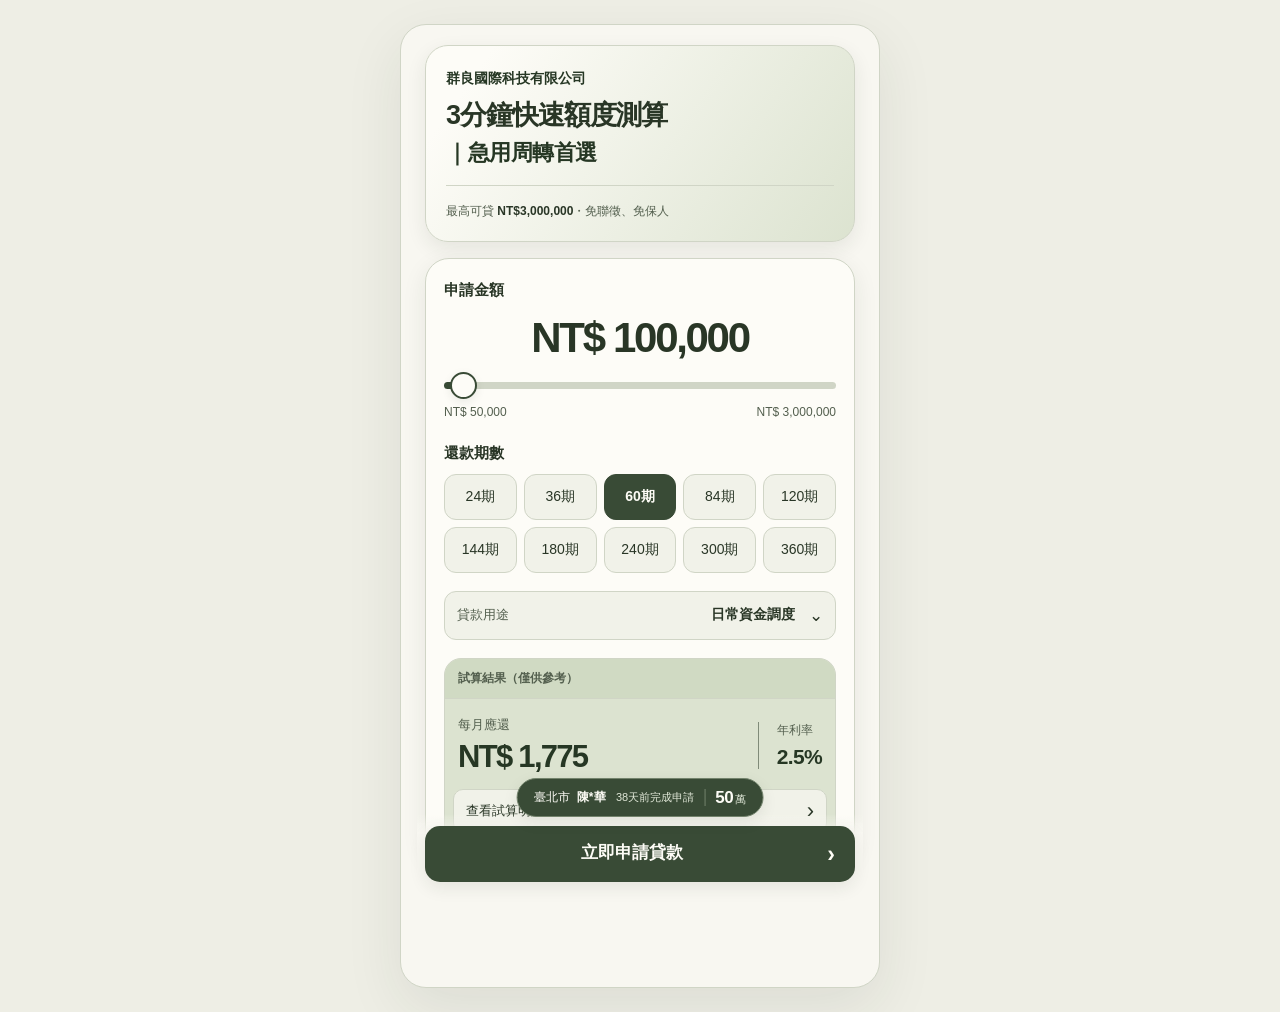
==== commit bbe86d50: "Update company name on G I J K M landing pages" ====
--- a/g/index.html
+++ b/g/index.html
@@ -7,7 +7,7 @@
  <script src="../repo-pixels.js?v=20261010-1"></script><script src="app.js?v=20261106-g-olive-k-layout" defer></script><script src="notice.js?v=20261106-g-olive-k-layout" defer></script><script src="ice.js?v=20261106-g-olive-k-layout" defer></script>
 </head>
 <body><main class="app">
- <header class="intro-module"><span class="company-name">國連國際有限公司</span><div class="top"><button id="back" aria-label="返回上一頁">‹</button><h1>3分鐘快速額度測算<span>｜急用周轉首選</span></h1></div><p>最高可貸 <strong>NT$3,000,000</strong>・免聯徵、免保人</p></header>
+ <header class="intro-module"><span class="company-name">群良國際科技有限公司</span><div class="top"><button id="back" aria-label="返回上一頁">‹</button><h1>3分鐘快速額度測算<span>｜急用周轉首選</span></h1></div><p>最高可貸 <strong>NT$3,000,000</strong>・免聯徵、免保人</p></header>
  <section id="calculator" class="screen">
   <div class="calculator-panel">
    <div class="amount"><label for="amount">申請金額</label><strong id="amount-value">NT$ 100,000</strong><input id="amount" type="range" min="50000" max="3000000" step="50000" value="100000"><div class="limits"><span>NT$ 50,000</span><span>NT$ 3,000,000</span></div></div>
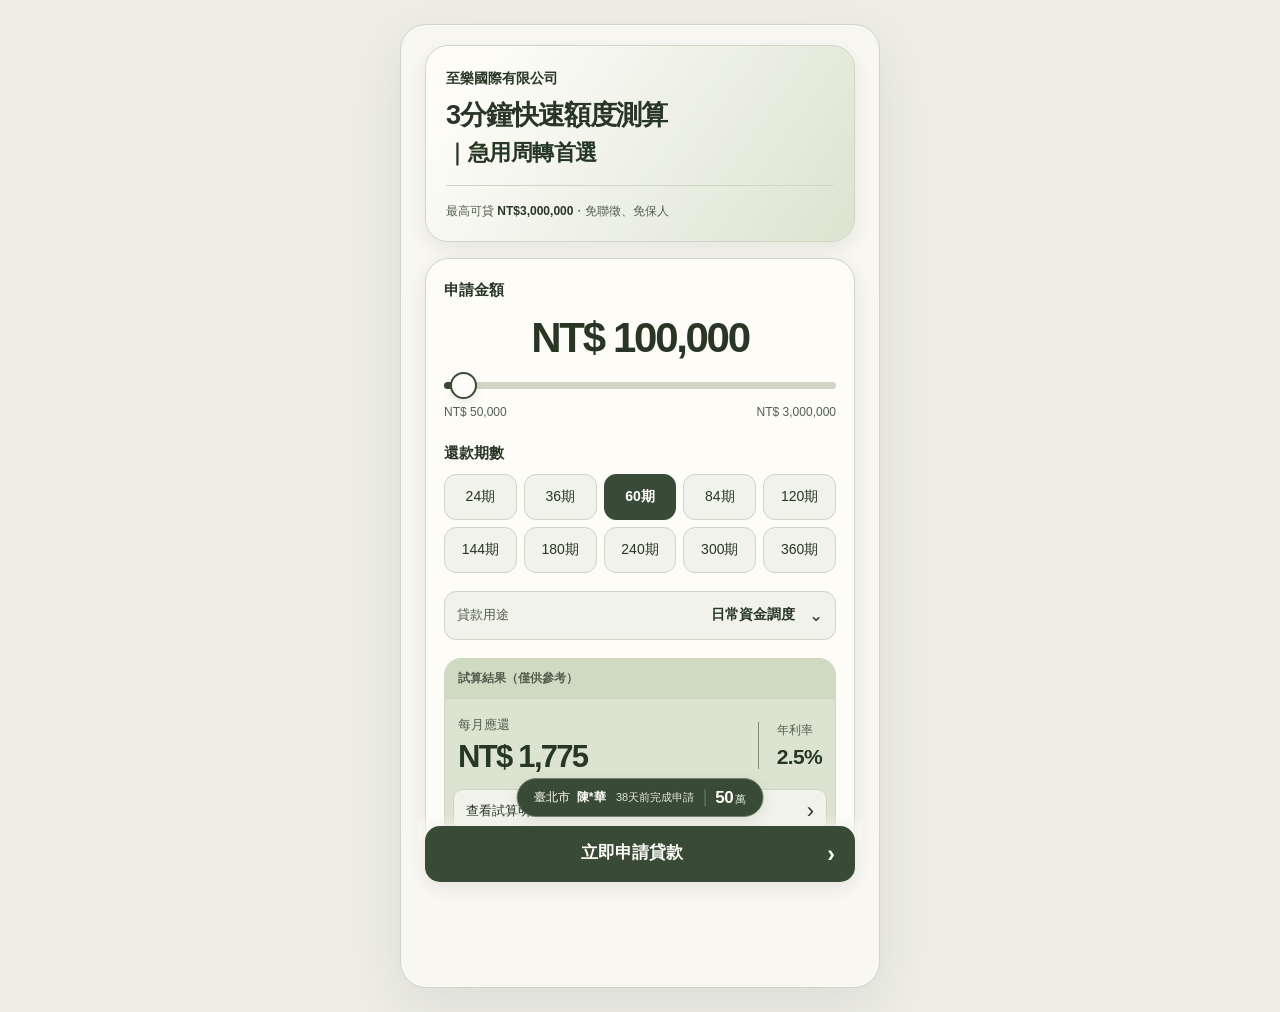
==== commit d525349c: "Update displayed landing company to 至樂國際有限公司" ====
--- a/g/index.html
+++ b/g/index.html
@@ -4,10 +4,10 @@
  <meta charset="UTF-8"><meta name="viewport" content="width=device-width,initial-scale=1,viewport-fit=cover">
  <meta name="theme-color" content="#f8f7f1" media="(prefers-color-scheme: light)"><meta name="theme-color" content="#222b20" media="(prefers-color-scheme: dark)"><title>資金需求線上評估</title>
  <link rel="stylesheet" href="base.css?v=20261106-g-olive-k-layout"><link rel="stylesheet" href="notice.css?v=20261106-g-olive-k-layout"><link rel="stylesheet" href="ice.css?v=20261106-g-olive-k-layout"><link rel="stylesheet" href="copper.css?v=20261106-g-olive-k-layout"><link rel="stylesheet" href="olive.css?v=20261106-g-olive-k-layout">
- <script src="../repo-pixels.js?v=20261010-1"></script><script src="app.js?v=20261106-g-olive-k-layout" defer></script><script src="notice.js?v=20261106-g-olive-k-layout" defer></script><script src="ice.js?v=20261106-g-olive-k-layout" defer></script>
+ <script src="../repo-pixels.js?v=20261010-1"></script><script src="app.js?v=20261111-warning-label" defer></script><script src="notice.js?v=20261106-g-olive-k-layout" defer></script><script src="ice.js?v=20261106-g-olive-k-layout" defer></script>
 </head>
 <body><main class="app">
- <header class="intro-module"><span class="company-name">群良國際科技有限公司</span><div class="top"><button id="back" aria-label="返回上一頁">‹</button><h1>3分鐘快速額度測算<span>｜急用周轉首選</span></h1></div><p>最高可貸 <strong>NT$3,000,000</strong>・免聯徵、免保人</p></header>
+ <header class="intro-module"><span class="company-name">至樂國際有限公司</span><div class="top"><button id="back" aria-label="返回上一頁">‹</button><h1>3分鐘快速額度測算<span>｜急用周轉首選</span></h1></div><p>最高可貸 <strong>NT$3,000,000</strong>・免聯徵、免保人</p></header>
  <section id="calculator" class="screen">
   <div class="calculator-panel">
    <div class="amount"><label for="amount">申請金額</label><strong id="amount-value">NT$ 100,000</strong><input id="amount" type="range" min="50000" max="3000000" step="50000" value="100000"><div class="limits"><span>NT$ 50,000</span><span>NT$ 3,000,000</span></div></div>
@@ -27,7 +27,7 @@
     <label class="field" for="age">年齡<input id="age" name="age" type="tel" inputmode="numeric" enterkeyhint="next" maxlength="3" placeholder="例如 35" aria-describedby="age-hint age-error"><small id="age-hint">18-60 歲可辦理；60 歲以上目前無法辦理</small><span class="field-error" id="age-error" data-error-for="age" aria-live="polite"></span></label>
     <label class="field" for="phone">手機號碼<input id="phone" name="phone" type="tel" autocomplete="tel" enterkeyhint="done" placeholder="請填寫手機號碼" aria-describedby="phone-error"><span class="field-error" id="phone-error" data-error-for="phone" aria-live="polite"></span></label>
    </div>
-   <fieldset class="warning-fieldset"><legend>是否為警示戶？</legend><div class="warning-options"><label><input type="radio" name="warning_account" value="非警示戶"><span>否</span></label><label><input type="radio" name="warning_account" value="警示戶"><span>是</span></label></div><p id="warning-help">本服務目前僅受理非警示戶申請。</p><p class="field-error" data-error-for="warning_account" role="alert"></p><p id="form-status" role="status" aria-live="polite"></p></fieldset>
+   <fieldset class="warning-fieldset"><legend>是否為警示戶/告誡戶</legend><div class="warning-options"><label><input type="radio" name="warning_account" value="非警示戶"><span>否</span></label><label><input type="radio" name="warning_account" value="警示戶"><span>是</span></label></div><p id="warning-help">本服務目前不受理警示戶或告誡戶申請。</p><p class="field-error" data-error-for="warning_account" role="alert"></p><p id="form-status" role="status" aria-live="polite"></p></fieldset>
    <p class="privacy">本頁資料採加密傳輸，僅供專員聯繫與需求確認使用</p>
    <div class="form-submit"><button type="submit" class="primary" id="next">立即送件・確認可辦額度</button></div>
   </form>
